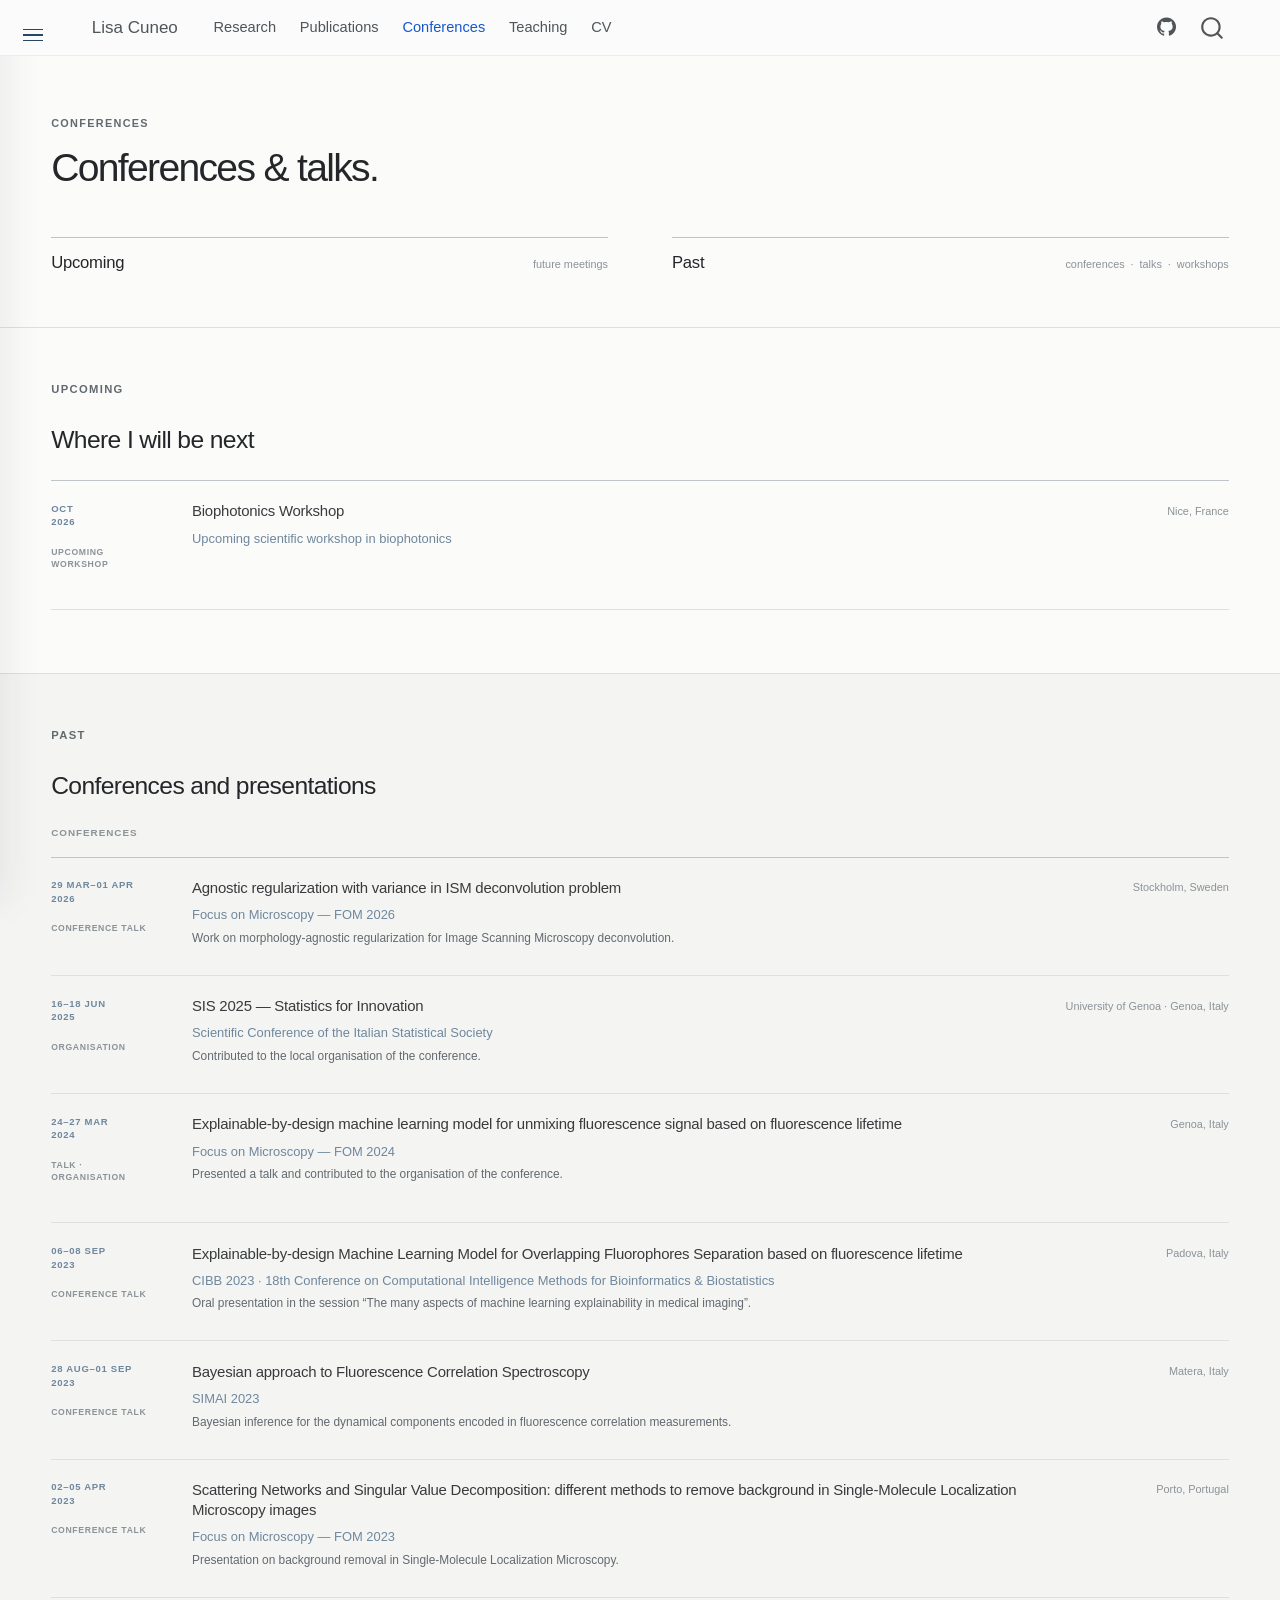
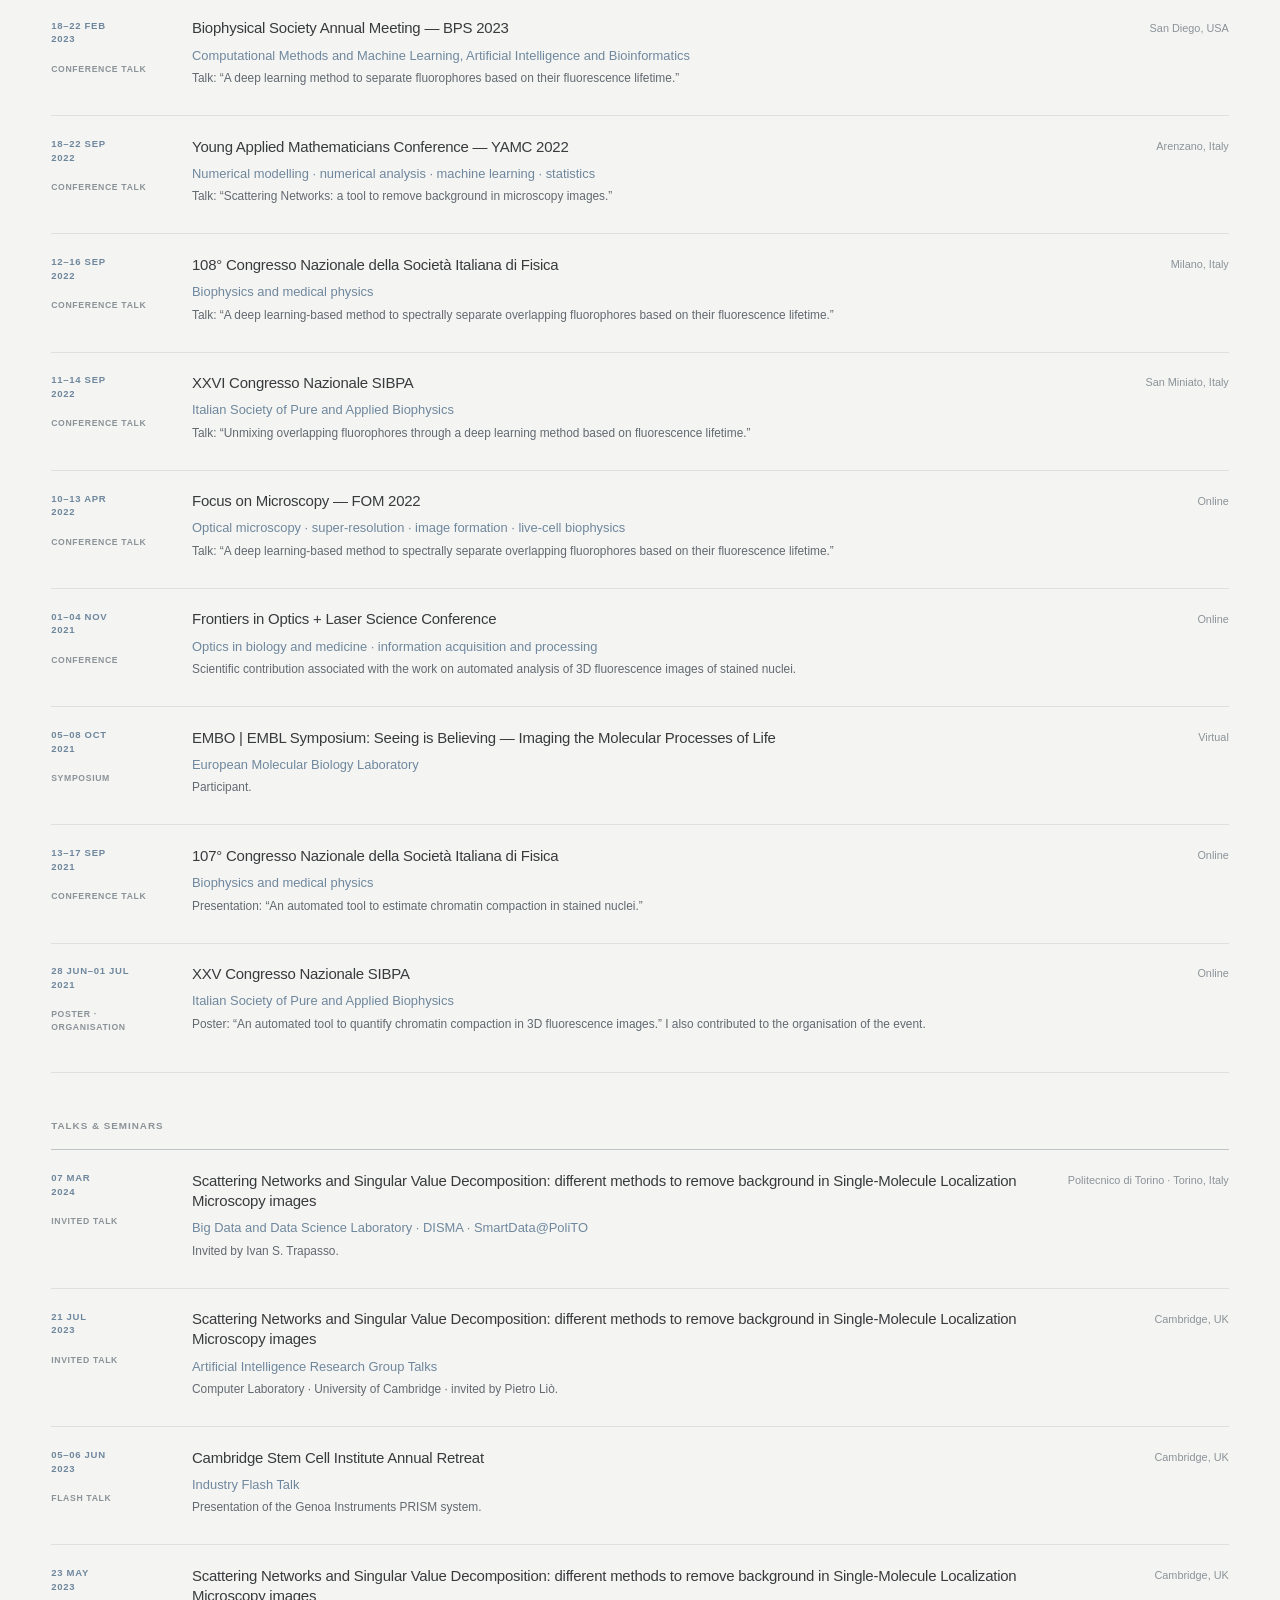
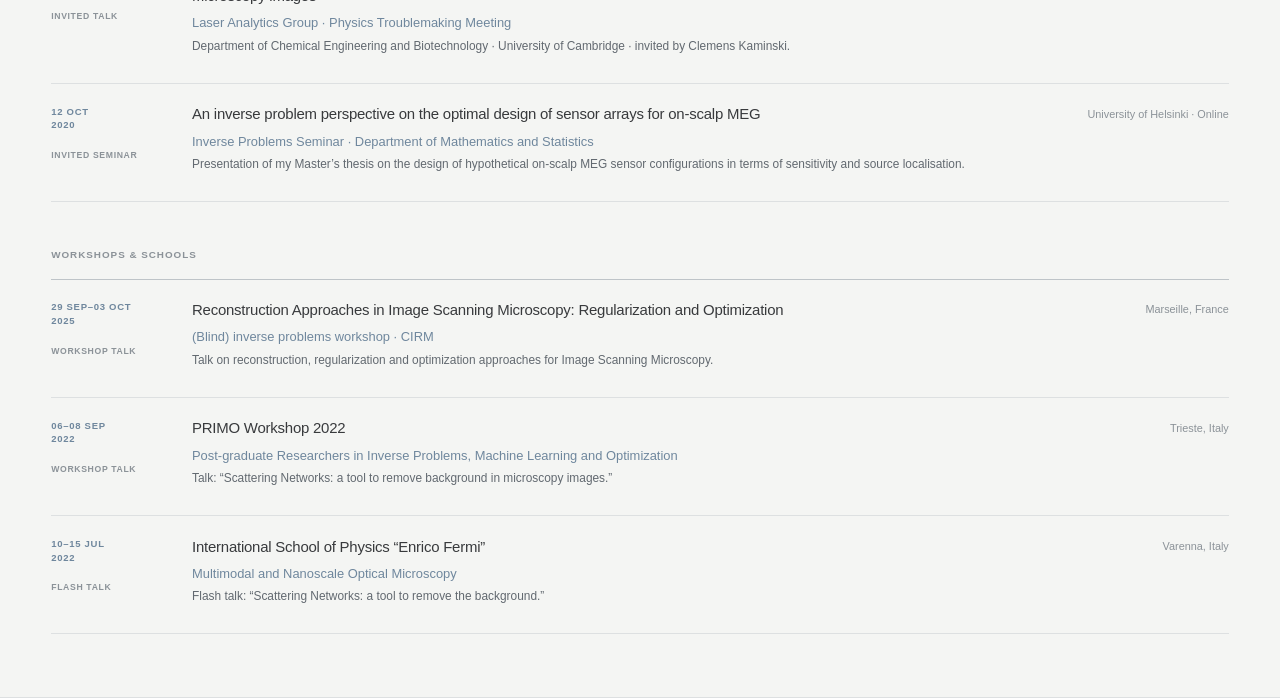
==== conferences.html @ 3d2e306c "Built site for gh-pages" ====
<!DOCTYPE html>
<html xmlns="http://www.w3.org/1999/xhtml" lang="en" xml:lang="en"><head>

<meta charset="utf-8">
<meta name="generator" content="quarto-1.10.18">

<meta name="viewport" content="width=device-width, initial-scale=1.0, user-scalable=yes">


<title>conferences – Lisa Cuneo</title>
<style>
/* Default styles provided by pandoc.
** See https://pandoc.org/MANUAL.html#variables-for-html for config info.
*/
span.smallcaps{font-variant: small-caps;}
div.columns{display: flex; gap: 1.5em;}
div.column{flex: auto;}
@media screen {
div.columns{gap: min(4vw, 1.5em);}
div.column{overflow-x: auto;}
}
div.hanging-indent{margin-left: 1.5em; text-indent: -1.5em;}
ul.task-list{list-style: none;}
ul.task-list li input[type="checkbox"] {
  width: 0.8em;
  margin: 0 0.8em 0.2em -1em; /* quarto-specific, see https://github.com/quarto-dev/quarto-cli/issues/4556 */ 
  vertical-align: middle;
}
</style>


<script src="site_libs/quarto-nav/quarto-nav.js"></script>
<script src="site_libs/quarto-nav/headroom.min.js"></script>
<script src="site_libs/clipboard/clipboard.min.js"></script>
<script src="site_libs/quarto-search/autocomplete.umd.js"></script>
<script src="site_libs/quarto-search/fuse.min.js"></script>
<script src="site_libs/quarto-search/quarto-search.js"></script>
<meta name="quarto:offset" content="./">
<script src="site_libs/quarto-html/quarto.js" type="module"></script>
<script src="site_libs/quarto-html/tabsets/tabsets.js" type="module"></script>
<script src="site_libs/quarto-html/popper.min.js"></script>
<script src="site_libs/quarto-html/tippy.umd.min.js"></script>
<script src="site_libs/quarto-html/anchor.min.js"></script>
<link href="site_libs/quarto-html/tippy.css" rel="stylesheet">
<link href="site_libs/quarto-html/quarto-syntax-highlighting-64a204ab8560d761af7679ceaba22944.css" rel="stylesheet" id="quarto-text-highlighting-styles">
<script src="site_libs/bootstrap/bootstrap.min.js"></script>
<link href="site_libs/bootstrap/bootstrap-icons.css" rel="stylesheet">
<link href="site_libs/bootstrap/bootstrap-ebf07c2d505cd30ce82c008193a76013.min.css" rel="stylesheet" append-hash="true" id="quarto-bootstrap" data-mode="light">
<script id="quarto-search-options" type="application/json">{
  "location": "navbar",
  "copy-button": false,
  "collapse-after": 3,
  "panel-placement": "end",
  "type": "overlay",
  "limit": 50,
  "keyboard-shortcut": [
    "f",
    "/",
    "s"
  ],
  "show-item-context": false,
  "language": {
    "search-no-results-text": "No results",
    "search-matching-documents-text": "matching documents",
    "search-copy-link-title": "Copy link to search",
    "search-hide-matches-text": "Hide additional matches",
    "search-more-match-text": "more match in this document",
    "search-more-matches-text": "more matches in this document",
    "search-clear-button-title": "Clear",
    "search-text-placeholder": "",
    "search-detached-cancel-button-title": "Cancel",
    "search-submit-button-title": "Submit",
    "search-label": "Search"
  }
}</script>


<link rel="stylesheet" href="styles.css">
<link rel="stylesheet" href="conferences.css">
</head>

<body class="nav-fixed quarto-light">

<div id="quarto-search-results"></div>
  <header id="quarto-header" class="headroom fixed-top">
    <nav class="navbar navbar-expand-lg " data-bs-theme="dark">
      <div class="navbar-container container-fluid">
      <div class="navbar-brand-container mx-auto">
    <a class="navbar-brand" href="./index.html">
    <span class="navbar-title">Lisa Cuneo</span>
    </a>
  </div>
            <div id="quarto-search" class="" title="Search"></div>
          <button class="navbar-toggler" type="button" data-bs-toggle="collapse" data-bs-target="#navbarCollapse" aria-controls="navbarCollapse" role="menu" aria-expanded="false" aria-label="Toggle navigation" onclick="if (window.quartoToggleHeadroom) { window.quartoToggleHeadroom(); }">
  <span class="navbar-toggler-icon"></span>
</button>
          <div class="collapse navbar-collapse" id="navbarCollapse">
            <ul class="navbar-nav navbar-nav-scroll me-auto">
  <li class="nav-item">
    <a class="nav-link" href="./research.html"> 
<span class="menu-text">Research</span></a>
  </li>  
  <li class="nav-item">
    <a class="nav-link" href="./publications.html"> 
<span class="menu-text">Publications</span></a>
  </li>  
  <li class="nav-item">
    <a class="nav-link active" href="./conferences.html" aria-current="page"> 
<span class="menu-text">Conferences</span></a>
  </li>  
  <li class="nav-item">
    <a class="nav-link" href="./teaching.html"> 
<span class="menu-text">Teaching</span></a>
  </li>  
  <li class="nav-item">
    <a class="nav-link" href="./cv.pdf"> 
<span class="menu-text">CV</span></a>
  </li>  
</ul>
            <ul class="navbar-nav navbar-nav-scroll ms-auto">
  <li class="nav-item compact">
    <a class="nav-link" href="https://github.com/LisaCuneo"> <i class="bi bi-github" role="img" aria-label="GitHub">
</i> 
<span class="menu-text"></span></a>
  </li>  
</ul>
          </div> <!-- /navcollapse -->
            <div class="quarto-navbar-tools">
</div>
      </div> <!-- /container-fluid -->
    </nav>
</header>
<!-- content -->
<div id="quarto-content" class="quarto-container page-columns page-rows-contents page-layout-full page-navbar">
<!-- sidebar -->
<!-- margin-sidebar -->
    
<!-- main -->
<main class="content page-columns page-full column-body" id="quarto-document-content"><header id="title-block-header" class="quarto-title-block"></header>




<!-- =======================================================
     CONFERENCES — HEADER
     ======================================================= -->
<section class="conferences-header page-columns page-full">
<div class="conferences-header-inner column-screen-inset">
<div class="conferences-overline">
<p>CONFERENCES</p>
</div>
<div class="conferences-header-grid">
<div class="conferences-title" role="heading" aria-level="1">
<p>Conferences &amp; talks.</p>
</div>
</div>
<!-- =======================================================
     OVERVIEW
     ======================================================= -->
<div class="conferences-overview">
<div class="conferences-overview-item">
<p><a href="#upcoming" class="conferences-overview-title"> Upcoming </a></p>
<p><span class="conferences-overview-count"> future meetings </span></p>
</div>
<div class="conferences-overview-item">
<p><a href="#past" class="conferences-overview-title"> Past </a></p>
<p><span class="conferences-overview-count conferences-overview-links"> <a href="#conferences">conferences</a><span>·</span><a href="#talks">talks</a><span>·</span><a href="#workshops">workshops</a> </span></p>
</div>
</div>
</div>
</section>
<!-- =======================================================
     UPCOMING
     ======================================================= -->
<section class="conferences-section page-columns page-full" id="upcoming">
<div class="conferences-inner column-screen-inset">
<div class="conferences-section-header">
<div class="section-overline">
<p>UPCOMING</p>
</div>
<h2 class="anchored">
Where I will be next
</h2>
</div>
<div class="conference-list">
<article class="conference-entry conference-entry-upcoming">
<div class="conference-meta">
<div class="conference-date">
<p><span class="conference-date-main">OCT</span> <span class="conference-date-year">2026</span></p>
</div>
<div class="conference-kind">
<p>UPCOMING WORKSHOP</p>
</div>
</div>
<div class="conference-main">
<h3 class="anchored">
Biophotonics Workshop
</h3>
<p class="conference-context">
Upcoming scientific workshop in biophotonics
</p>
</div>
<div class="conference-place">
<p>Nice, France</p>
</div>
</article>
</div>
</div>
</section>
<!-- =======================================================
     PAST
     ======================================================= -->
<section class="conferences-section conferences-section-alt page-columns page-full" id="past">
<div class="conferences-inner column-screen-inset">
<div class="conferences-section-header">
<div class="section-overline">
<p>PAST</p>
</div>
<h2 class="anchored">
Conferences and presentations
</h2>
</div>
<div id="conferences" class="conference-category-section">
<div class="conference-category-heading">
<p>CONFERENCES</p>
</div>
<div class="conference-list">
<article class="conference-entry">
<div class="conference-meta">
<div class="conference-date">
<p><span class="conference-date-main">29 MAR–01 APR</span> <span class="conference-date-year">2026</span></p>
</div>
<div class="conference-kind">
<p>CONFERENCE TALK</p>
</div>
</div>
<div class="conference-main">
<h3 class="anchored">
Agnostic regularization with variance in ISM deconvolution problem
</h3>
<p class="conference-context">
Focus on Microscopy — FOM 2026
</p>
<p class="conference-detail">
Work on morphology-agnostic regularization for Image Scanning Microscopy deconvolution.
</p>
</div>
<div class="conference-place">
<p>Stockholm, Sweden</p>
</div>
</article>
<article class="conference-entry">
<div class="conference-meta">
<div class="conference-date">
<p><span class="conference-date-main">16–18 JUN</span> <span class="conference-date-year">2025</span></p>
</div>
<div class="conference-kind">
<p>ORGANISATION</p>
</div>
</div>
<div class="conference-main">
<h3 class="anchored">
SIS 2025 — Statistics for Innovation
</h3>
<p class="conference-context">
Scientific Conference of the Italian Statistical Society
</p>
<p class="conference-detail">
Contributed to the local organisation of the conference.
</p>
</div>
<div class="conference-place">
<p>University of Genoa · Genoa, Italy</p>
</div>
</article>
<article class="conference-entry">
<div class="conference-meta">
<div class="conference-date">
<p><span class="conference-date-main">24–27 MAR</span> <span class="conference-date-year">2024</span></p>
</div>
<div class="conference-kind">
<p>TALK · ORGANISATION</p>
</div>
</div>
<div class="conference-main">
<h3 class="anchored">
Explainable-by-design machine learning model for unmixing fluorescence signal based on fluorescence lifetime
</h3>
<p class="conference-context">
Focus on Microscopy — FOM 2024
</p>
<p class="conference-detail">
Presented a talk and contributed to the organisation of the conference.
</p>
</div>
<div class="conference-place">
<p>Genoa, Italy</p>
</div>
</article>
<article class="conference-entry">
<div class="conference-meta">
<div class="conference-date">
<p><span class="conference-date-main">06–08 SEP</span> <span class="conference-date-year">2023</span></p>
</div>
<div class="conference-kind">
<p>CONFERENCE TALK</p>
</div>
</div>
<div class="conference-main">
<h3 class="anchored">
Explainable-by-design Machine Learning Model for Overlapping Fluorophores Separation based on fluorescence lifetime
</h3>
<p class="conference-context">
CIBB 2023 · 18th Conference on Computational Intelligence Methods for Bioinformatics &amp; Biostatistics
</p>
<p class="conference-detail">
Oral presentation in the session “The many aspects of machine learning explainability in medical imaging”.
</p>
</div>
<div class="conference-place">
<p>Padova, Italy</p>
</div>
</article>
<article class="conference-entry">
<div class="conference-meta">
<div class="conference-date">
<p><span class="conference-date-main">28 AUG–01 SEP</span> <span class="conference-date-year">2023</span></p>
</div>
<div class="conference-kind">
<p>CONFERENCE TALK</p>
</div>
</div>
<div class="conference-main">
<h3 class="anchored">
Bayesian approach to Fluorescence Correlation Spectroscopy
</h3>
<p class="conference-context">
SIMAI 2023
</p>
<p class="conference-detail">
Bayesian inference for the dynamical components encoded in fluorescence correlation measurements.
</p>
</div>
<div class="conference-place">
<p>Matera, Italy</p>
</div>
</article>
<article class="conference-entry">
<div class="conference-meta">
<div class="conference-date">
<p><span class="conference-date-main">02–05 APR</span> <span class="conference-date-year">2023</span></p>
</div>
<div class="conference-kind">
<p>CONFERENCE TALK</p>
</div>
</div>
<div class="conference-main">
<h3 class="anchored">
Scattering Networks and Singular Value Decomposition: different methods to remove background in Single-Molecule Localization Microscopy images
</h3>
<p class="conference-context">
Focus on Microscopy — FOM 2023
</p>
<p class="conference-detail">
Presentation on background removal in Single-Molecule Localization Microscopy.
</p>
</div>
<div class="conference-place">
<p>Porto, Portugal</p>
</div>
</article>
<article class="conference-entry">
<div class="conference-meta">
<div class="conference-date">
<p><span class="conference-date-main">18–22 FEB</span> <span class="conference-date-year">2023</span></p>
</div>
<div class="conference-kind">
<p>CONFERENCE TALK</p>
</div>
</div>
<div class="conference-main">
<h3 class="anchored">
Biophysical Society Annual Meeting — BPS 2023
</h3>
<p class="conference-context">
Computational Methods and Machine Learning, Artificial Intelligence and Bioinformatics
</p>
<p class="conference-detail">
Talk: “A deep learning method to separate fluorophores based on their fluorescence lifetime.”
</p>
</div>
<div class="conference-place">
<p>San Diego, USA</p>
</div>
</article>
<article class="conference-entry">
<div class="conference-meta">
<div class="conference-date">
<p><span class="conference-date-main">18–22 SEP</span> <span class="conference-date-year">2022</span></p>
</div>
<div class="conference-kind">
<p>CONFERENCE TALK</p>
</div>
</div>
<div class="conference-main">
<h3 class="anchored">
Young Applied Mathematicians Conference — YAMC 2022
</h3>
<p class="conference-context">
Numerical modelling · numerical analysis · machine learning · statistics
</p>
<p class="conference-detail">
Talk: “Scattering Networks: a tool to remove background in microscopy images.”
</p>
</div>
<div class="conference-place">
<p>Arenzano, Italy</p>
</div>
</article>
<article class="conference-entry">
<div class="conference-meta">
<div class="conference-date">
<p><span class="conference-date-main">12–16 SEP</span> <span class="conference-date-year">2022</span></p>
</div>
<div class="conference-kind">
<p>CONFERENCE TALK</p>
</div>
</div>
<div class="conference-main">
<h3 class="anchored">
108° Congresso Nazionale della Società Italiana di Fisica
</h3>
<p class="conference-context">
Biophysics and medical physics
</p>
<p class="conference-detail">
Talk: “A deep learning-based method to spectrally separate overlapping fluorophores based on their fluorescence lifetime.”
</p>
</div>
<div class="conference-place">
<p>Milano, Italy</p>
</div>
</article>
<article class="conference-entry">
<div class="conference-meta">
<div class="conference-date">
<p><span class="conference-date-main">11–14 SEP</span> <span class="conference-date-year">2022</span></p>
</div>
<div class="conference-kind">
<p>CONFERENCE TALK</p>
</div>
</div>
<div class="conference-main">
<h3 class="anchored">
XXVI Congresso Nazionale SIBPA
</h3>
<p class="conference-context">
Italian Society of Pure and Applied Biophysics
</p>
<p class="conference-detail">
Talk: “Unmixing overlapping fluorophores through a deep learning method based on fluorescence lifetime.”
</p>
</div>
<div class="conference-place">
<p>San Miniato, Italy</p>
</div>
</article>
<article class="conference-entry">
<div class="conference-meta">
<div class="conference-date">
<p><span class="conference-date-main">10–13 APR</span> <span class="conference-date-year">2022</span></p>
</div>
<div class="conference-kind">
<p>CONFERENCE TALK</p>
</div>
</div>
<div class="conference-main">
<h3 class="anchored">
Focus on Microscopy — FOM 2022
</h3>
<p class="conference-context">
Optical microscopy · super-resolution · image formation · live-cell biophysics
</p>
<p class="conference-detail">
Talk: “A deep learning-based method to spectrally separate overlapping fluorophores based on their fluorescence lifetime.”
</p>
</div>
<div class="conference-place">
<p>Online</p>
</div>
</article>
<article class="conference-entry">
<div class="conference-meta">
<div class="conference-date">
<p><span class="conference-date-main">01–04 NOV</span> <span class="conference-date-year">2021</span></p>
</div>
<div class="conference-kind">
<p>CONFERENCE</p>
</div>
</div>
<div class="conference-main">
<h3 class="anchored">
Frontiers in Optics + Laser Science Conference
</h3>
<p class="conference-context">
Optics in biology and medicine · information acquisition and processing
</p>
<p class="conference-detail">
Scientific contribution associated with the work on automated analysis of 3D fluorescence images of stained nuclei.
</p>
</div>
<div class="conference-place">
<p>Online</p>
</div>
</article>
<article class="conference-entry">
<div class="conference-meta">
<div class="conference-date">
<p><span class="conference-date-main">05–08 OCT</span> <span class="conference-date-year">2021</span></p>
</div>
<div class="conference-kind">
<p>SYMPOSIUM</p>
</div>
</div>
<div class="conference-main">
<h3 class="anchored">
EMBO | EMBL Symposium: Seeing is Believing — Imaging the Molecular Processes of Life
</h3>
<p class="conference-context">
European Molecular Biology Laboratory
</p>
<p class="conference-detail">
Participant.
</p>
</div>
<div class="conference-place">
<p>Virtual</p>
</div>
</article>
<article class="conference-entry">
<div class="conference-meta">
<div class="conference-date">
<p><span class="conference-date-main">13–17 SEP</span> <span class="conference-date-year">2021</span></p>
</div>
<div class="conference-kind">
<p>CONFERENCE TALK</p>
</div>
</div>
<div class="conference-main">
<h3 class="anchored">
107° Congresso Nazionale della Società Italiana di Fisica
</h3>
<p class="conference-context">
Biophysics and medical physics
</p>
<p class="conference-detail">
Presentation: “An automated tool to estimate chromatin compaction in stained nuclei.”
</p>
</div>
<div class="conference-place">
<p>Online</p>
</div>
</article>
<article class="conference-entry">
<div class="conference-meta">
<div class="conference-date">
<p><span class="conference-date-main">28 JUN–01 JUL</span> <span class="conference-date-year">2021</span></p>
</div>
<div class="conference-kind">
<p>POSTER · ORGANISATION</p>
</div>
</div>
<div class="conference-main">
<h3 class="anchored">
XXV Congresso Nazionale SIBPA
</h3>
<p class="conference-context">
Italian Society of Pure and Applied Biophysics
</p>
<p class="conference-detail">
Poster: “An automated tool to quantify chromatin compaction in 3D fluorescence images.” I also contributed to the organisation of the event.
</p>
</div>
<div class="conference-place">
<p>Online</p>
</div>
</article>
</div>
</div>
<div id="talks" class="conference-category-section">
<div class="conference-category-heading">
<p>TALKS &amp; SEMINARS</p>
</div>
<div class="conference-list">
<article class="conference-entry">
<div class="conference-meta">
<div class="conference-date">
<p><span class="conference-date-main">07 MAR</span> <span class="conference-date-year">2024</span></p>
</div>
<div class="conference-kind">
<p>INVITED TALK</p>
</div>
</div>
<div class="conference-main">
<h3 class="anchored">
Scattering Networks and Singular Value Decomposition: different methods to remove background in Single-Molecule Localization Microscopy images
</h3>
<p class="conference-context">
Big Data and Data Science Laboratory · DISMA · SmartData@PoliTO
</p>
<p class="conference-detail">
Invited by Ivan S. Trapasso.
</p>
</div>
<div class="conference-place">
<p>Politecnico di Torino · Torino, Italy</p>
</div>
</article>
<article class="conference-entry">
<div class="conference-meta">
<div class="conference-date">
<p><span class="conference-date-main">21 JUL</span> <span class="conference-date-year">2023</span></p>
</div>
<div class="conference-kind">
<p>INVITED TALK</p>
</div>
</div>
<div class="conference-main">
<h3 class="anchored">
Scattering Networks and Singular Value Decomposition: different methods to remove background in Single-Molecule Localization Microscopy images
</h3>
<p class="conference-context">
Artificial Intelligence Research Group Talks
</p>
<p class="conference-detail">
Computer Laboratory · University of Cambridge · invited by Pietro Liò.
</p>
</div>
<div class="conference-place">
<p>Cambridge, UK</p>
</div>
</article>
<article class="conference-entry">
<div class="conference-meta">
<div class="conference-date">
<p><span class="conference-date-main">05–06 JUN</span> <span class="conference-date-year">2023</span></p>
</div>
<div class="conference-kind">
<p>FLASH TALK</p>
</div>
</div>
<div class="conference-main">
<h3 class="anchored">
Cambridge Stem Cell Institute Annual Retreat
</h3>
<p class="conference-context">
Industry Flash Talk
</p>
<p class="conference-detail">
Presentation of the Genoa Instruments PRISM system.
</p>
</div>
<div class="conference-place">
<p>Cambridge, UK</p>
</div>
</article>
<article class="conference-entry">
<div class="conference-meta">
<div class="conference-date">
<p><span class="conference-date-main">23 MAY</span> <span class="conference-date-year">2023</span></p>
</div>
<div class="conference-kind">
<p>INVITED TALK</p>
</div>
</div>
<div class="conference-main">
<h3 class="anchored">
Scattering Networks and Singular Value Decomposition: different methods to remove background in Single-Molecule Localization Microscopy images
</h3>
<p class="conference-context">
Laser Analytics Group · Physics Troublemaking Meeting
</p>
<p class="conference-detail">
Department of Chemical Engineering and Biotechnology · University of Cambridge · invited by Clemens Kaminski.
</p>
</div>
<div class="conference-place">
<p>Cambridge, UK</p>
</div>
</article>
<article class="conference-entry">
<div class="conference-meta">
<div class="conference-date">
<p><span class="conference-date-main">12 OCT</span> <span class="conference-date-year">2020</span></p>
</div>
<div class="conference-kind">
<p>INVITED SEMINAR</p>
</div>
</div>
<div class="conference-main">
<h3 class="anchored">
An inverse problem perspective on the optimal design of sensor arrays for on-scalp MEG
</h3>
<p class="conference-context">
Inverse Problems Seminar · Department of Mathematics and Statistics
</p>
<p class="conference-detail">
Presentation of my Master’s thesis on the design of hypothetical on-scalp MEG sensor configurations in terms of sensitivity and source localisation.
</p>
</div>
<div class="conference-place">
<p>University of Helsinki · Online</p>
</div>
</article>
</div>
</div>
<div id="workshops" class="conference-category-section">
<div class="conference-category-heading">
<p>WORKSHOPS &amp; SCHOOLS</p>
</div>
<div class="conference-list">
<article class="conference-entry">
<div class="conference-meta">
<div class="conference-date">
<p><span class="conference-date-main">29 SEP–03 OCT</span> <span class="conference-date-year">2025</span></p>
</div>
<div class="conference-kind">
<p>WORKSHOP TALK</p>
</div>
</div>
<div class="conference-main">
<h3 class="anchored">
Reconstruction Approaches in Image Scanning Microscopy: Regularization and Optimization
</h3>
<p class="conference-context">
(Blind) inverse problems workshop · CIRM
</p>
<p class="conference-detail">
Talk on reconstruction, regularization and optimization approaches for Image Scanning Microscopy.
</p>
</div>
<div class="conference-place">
<p>Marseille, France</p>
</div>
</article>
<article class="conference-entry">
<div class="conference-meta">
<div class="conference-date">
<p><span class="conference-date-main">06–08 SEP</span> <span class="conference-date-year">2022</span></p>
</div>
<div class="conference-kind">
<p>WORKSHOP TALK</p>
</div>
</div>
<div class="conference-main">
<h3 class="anchored">
PRIMO Workshop 2022
</h3>
<p class="conference-context">
Post-graduate Researchers in Inverse Problems, Machine Learning and Optimization
</p>
<p class="conference-detail">
Talk: “Scattering Networks: a tool to remove background in microscopy images.”
</p>
</div>
<div class="conference-place">
<p>Trieste, Italy</p>
</div>
</article>
<article class="conference-entry">
<div class="conference-meta">
<div class="conference-date">
<p><span class="conference-date-main">10–15 JUL</span> <span class="conference-date-year">2022</span></p>
</div>
<div class="conference-kind">
<p>FLASH TALK</p>
</div>
</div>
<div class="conference-main">
<h3 class="anchored">
International School of Physics “Enrico Fermi”
</h3>
<p class="conference-context">
Multimodal and Nanoscale Optical Microscopy
</p>
<p class="conference-detail">
Flash talk: “Scattering Networks: a tool to remove the background.”
</p>
</div>
<div class="conference-place">
<p>Varenna, Italy</p>
</div>
</article>
</div>
</div>
</div>
</section>



</main> <!-- /main -->
<!-- =======================================================
     GLOBAL FLOATING NAVIGATION
     ======================================================= -->

<button class="floating-menu-button" id="floating-menu-button" type="button" aria-label="Open navigation menu" aria-expanded="false" aria-controls="floating-menu-drawer">
  <span></span>
  <span></span>
  <span></span>
</button>

<div class="floating-menu-overlay" id="floating-menu-overlay"></div>

<aside class="floating-menu-drawer" id="floating-menu-drawer" aria-hidden="true">

  <div class="floating-menu-label">
    NAVIGATION
  </div>

  <nav class="floating-menu-nav" aria-label="Site navigation">

    <a href="index.html" data-page-link="index.html">
      Home
    </a>

    <a href="research.html" data-page-link="research.html">
      Research
    </a>



    <!-- ===================================================
         PUBLICATIONS
         =================================================== -->

    <div class="floating-menu-group" data-menu-group="publications">

      <div class="floating-menu-group-row">

        <a href="publications.html" class="floating-menu-parent-link" data-page-link="publications.html">
          Publications
        </a>

        <button class="floating-menu-toggle" type="button" aria-label="Show Publications sections" aria-expanded="false" aria-controls="floating-submenu-publications" data-menu-toggle="publications">
          <span aria-hidden="true">+</span>
        </button>

      </div>

      <div class="floating-menu-submenu" id="floating-submenu-publications" data-menu-submenu="publications">

        <a href="publications.html#published" data-section-page="publications.html" data-section-link="published">
          Published
        </a>

        <a href="publications.html#proceedings" data-section-page="publications.html" data-section-link="proceedings">
          Proceedings
        </a>

        <a href="publications.html#ongoing" data-section-page="publications.html" data-section-link="ongoing">
          Ongoing manuscripts
        </a>

      </div>

    </div>


    <!-- ===================================================
         CONFERENCES
         =================================================== -->

    <div class="floating-menu-group" data-menu-group="conferences">

      <div class="floating-menu-group-row">

        <a href="conferences.html" class="floating-menu-parent-link" data-page-link="conferences.html">
          Conferences
        </a>

        <button class="floating-menu-toggle" type="button" aria-label="Show Conferences sections" aria-expanded="false" aria-controls="floating-submenu-conferences" data-menu-toggle="conferences">
          <span aria-hidden="true">+</span>
        </button>

      </div>

      <div class="floating-menu-submenu" id="floating-submenu-conferences" data-menu-submenu="conferences">

        <a href="conferences.html#upcoming" data-section-page="conferences.html" data-section-link="upcoming">
          Upcoming
        </a>

        <a href="conferences.html#conferences" data-section-page="conferences.html" data-section-link="conferences">
          Conferences
        </a>

        <a href="conferences.html#talks" data-section-page="conferences.html" data-section-link="talks">
          Talks
        </a>

        <a href="conferences.html#workshops" data-section-page="conferences.html" data-section-link="workshops">
          Workshops
        </a>

      </div>

    </div>


    <a href="teaching.html" data-page-link="teaching.html">
      Teaching
    </a>

    <a href="cv.pdf">
      CV
    </a>

    <a href="mailto:lisa.cuneo@iit.it" class="floating-menu-contact">
      Contact
    </a>

  </nav>

</aside>

<script>
(function () {

  const body = document.body;
  const button = document.getElementById("floating-menu-button");
  const drawer = document.getElementById("floating-menu-drawer");
  const overlay = document.getElementById("floating-menu-overlay");

  if (!button || !drawer || !overlay) {
    return;
  }


  /* =====================================================
     SUBMENU STATE
     ===================================================== */

  function closeAllSubmenus() {

    drawer
      .querySelectorAll("[data-menu-submenu]")
      .forEach(function (submenu) {
        submenu.classList.remove("is-open");
      });

    drawer
      .querySelectorAll("[data-menu-group]")
      .forEach(function (group) {
        group.classList.remove("is-open");
      });

    drawer
      .querySelectorAll("[data-menu-toggle]")
      .forEach(function (toggle) {
        toggle.setAttribute("aria-expanded", "false");

        const groupName = toggle.getAttribute("data-menu-toggle");
        const label = groupName.charAt(0).toUpperCase() + groupName.slice(1);
        toggle.setAttribute("aria-label", "Show " + label + " sections");
      });
  }


  /* =====================================================
     DRAWER
     ===================================================== */

  function updateScrollState() {
    body.classList.toggle("nav-scrolled", window.scrollY > 8);
  }

  function openMenu() {
    /* Every time the drawer opens, start from the compact view. */
    closeAllSubmenus();

    body.classList.add("floating-menu-open");
    button.setAttribute("aria-expanded", "true");
    button.setAttribute("aria-label", "Close navigation menu");
    drawer.setAttribute("aria-hidden", "false");
  }

  function closeMenu() {
    body.classList.remove("floating-menu-open");
    button.setAttribute("aria-expanded", "false");
    button.setAttribute("aria-label", "Open navigation menu");
    drawer.setAttribute("aria-hidden", "true");
  }

  function toggleMenu() {
    if (body.classList.contains("floating-menu-open")) {
      closeMenu();
    } else {
      openMenu();
    }
  }


  /* =====================================================
     PAGE / SECTION HELPERS
     ===================================================== */

  function currentPageName() {
    const path = window.location.pathname;
    const file = path.split("/").pop();
    return file || "index.html";
  }

  function clearActiveStates() {
    drawer
      .querySelectorAll(".is-current-page, .is-active")
      .forEach(function (element) {
        element.classList.remove("is-current-page", "is-active");
      });
  }

  function updateActiveNavigation() {
    clearActiveStates();

    const page = currentPageName();

    drawer
      .querySelectorAll("[data-page-link]")
      .forEach(function (link) {
        if (link.getAttribute("data-page-link") === page) {
          link.classList.add("is-current-page");
        }
      });

    const sectionLinks = Array.from(
      drawer.querySelectorAll(
        '[data-section-page="' + page + '"][data-section-link]'
      )
    );

    if (!sectionLinks.length) {
      return;
    }

    const sections = sectionLinks
      .map(function (link) {
        const id = link.getAttribute("data-section-link");
        return {
          link: link,
          element: document.getElementById(id)
        };
      })
      .filter(function (item) {
        return item.element;
      });

    if (!sections.length) {
      return;
    }

    let active = null;
    const referenceY = 130;

    sections.forEach(function (item) {
      if (item.element.getBoundingClientRect().top <= referenceY) {
        active = item;
      }
    });

    if (active) {
      active.link.classList.add("is-active");
    }
  }


  /* =====================================================
     INDEPENDENT SUBMENUS
     ===================================================== */

  drawer
    .querySelectorAll("[data-menu-toggle]")
    .forEach(function (toggle) {

      toggle.addEventListener("click", function () {

        const groupName = toggle.getAttribute("data-menu-toggle");
        const group = drawer.querySelector(
          '[data-menu-group="' + groupName + '"]'
        );
        const submenu = drawer.querySelector(
          '[data-menu-submenu="' + groupName + '"]'
        );

        if (!group || !submenu) {
          return;
        }

        const isOpen = submenu.classList.contains("is-open");
        const nextOpen = !isOpen;

        submenu.classList.toggle("is-open", nextOpen);
        group.classList.toggle("is-open", nextOpen);

        toggle.setAttribute(
          "aria-expanded",
          nextOpen ? "true" : "false"
        );

        const label = groupName.charAt(0).toUpperCase() + groupName.slice(1);
        toggle.setAttribute(
          "aria-label",
          (nextOpen ? "Hide " : "Show ") + label + " sections"
        );
      });

    });


  /* =====================================================
     LINK NAVIGATION
     ===================================================== */

  /*
     Never intercept navigation. Links are plain HTML anchors and the
     browser follows their href normally. For same-page hash links we
     close the drawer on the next event-loop tick, after the browser has
     had a chance to process the click.
  */

  drawer
    .querySelectorAll('a[href]')
    .forEach(function (link) {

      link.addEventListener("click", function () {
        window.setTimeout(closeMenu, 0);
      });

    });


  /* =====================================================
     EVENTS
     ===================================================== */

  button.addEventListener("click", function () {
    toggleMenu();
  });

  overlay.addEventListener("click", function () {
    closeMenu();
  });

  document.addEventListener("keydown", function (event) {
    if (event.key === "Escape") {
      closeMenu();
    }
  });

  window.addEventListener(
    "scroll",
    function () {
      updateScrollState();
      updateActiveNavigation();
    },
    { passive: true }
  );

  window.addEventListener("hashchange", updateActiveNavigation);

  closeAllSubmenus();
  updateScrollState();
  updateActiveNavigation();

})();
</script>
<script id="quarto-html-after-body" type="application/javascript">
  window.document.addEventListener("DOMContentLoaded", function (event) {
    const icon = "";
    const anchorJS = new window.AnchorJS();
    anchorJS.options = {
      placement: 'right',
      icon: icon
    };
    anchorJS.add('.anchored');
    const isCodeAnnotation = (el) => {
      for (const clz of el.classList) {
        if (clz.startsWith('code-annotation-')) {                     
          return true;
        }
      }
      return false;
    }
    const onCopySuccess = function(e) {
      // button target
      const button = e.trigger;
      // don't keep focus
      button.blur();
      // flash "checked"
      button.classList.add('code-copy-button-checked');
      var currentTitle = button.getAttribute("title");
      button.setAttribute("title", "Copied!");
      let tooltip;
      if (window.bootstrap) {
        button.setAttribute("data-bs-toggle", "tooltip");
        button.setAttribute("data-bs-placement", "left");
        button.setAttribute("data-bs-title", "Copied!");
        tooltip = new bootstrap.Tooltip(button, 
          { trigger: "manual", 
            customClass: "code-copy-button-tooltip",
            offset: [0, -8]});
        tooltip.show();    
      }
      setTimeout(function() {
        if (tooltip) {
          tooltip.hide();
          button.removeAttribute("data-bs-title");
          button.removeAttribute("data-bs-toggle");
          button.removeAttribute("data-bs-placement");
        }
        button.setAttribute("title", currentTitle);
        button.classList.remove('code-copy-button-checked');
      }, 1000);
      // clear code selection
      e.clearSelection();
    }
    const getTextToCopy = function(trigger) {
      const outerScaffold = trigger.parentElement.cloneNode(true);
      const codeEl = outerScaffold.querySelector('code');
      for (const childEl of codeEl.children) {
        if (isCodeAnnotation(childEl)) {
          childEl.remove();
        }
      }
      return codeEl.innerText;
    }
    const clipboard = new window.ClipboardJS('.code-copy-button:not([data-in-quarto-modal])', {
      text: getTextToCopy
    });
    clipboard.on('success', onCopySuccess);
    if (window.document.getElementById('quarto-embedded-source-code-modal')) {
      const clipboardModal = new window.ClipboardJS('.code-copy-button[data-in-quarto-modal]', {
        text: getTextToCopy,
        container: window.document.getElementById('quarto-embedded-source-code-modal')
      });
      clipboardModal.on('success', onCopySuccess);
    }
      var localhostRegex = new RegExp(/^(?:http|https):\/\/localhost\:?[0-9]*\//);
      var mailtoRegex = new RegExp(/^mailto:/);
        var filterRegex = new RegExp('/' + window.location.host + '/');
      var isInternal = (href) => {
          return filterRegex.test(href) || localhostRegex.test(href) || mailtoRegex.test(href);
      }
      // Inspect non-navigation links and adorn them if external
     var links = window.document.querySelectorAll('a[href]:not(.nav-link):not(.navbar-brand):not(.toc-action):not(.sidebar-link):not(.sidebar-item-toggle):not(.pagination-link):not(.no-external):not([aria-hidden]):not(.dropdown-item):not(.quarto-navigation-tool):not(.about-link)');
      for (var i=0; i<links.length; i++) {
        const link = links[i];
        if (!isInternal(link.href)) {
          // undo the damage that might have been done by quarto-nav.js in the case of
          // links that we want to consider external
          if (link.dataset.originalHref !== undefined) {
            link.href = link.dataset.originalHref;
          }
        }
      }
    function tippyHover(el, contentFn, onTriggerFn, onUntriggerFn) {
      const config = {
        allowHTML: true,
        maxWidth: 500,
        delay: 100,
        arrow: false,
        appendTo: function(el) {
            return el.parentElement;
        },
        interactive: true,
        interactiveBorder: 10,
        theme: 'quarto',
        placement: 'bottom-start',
      };
      if (contentFn) {
        config.content = contentFn;
      }
      if (onTriggerFn) {
        config.onTrigger = onTriggerFn;
      }
      if (onUntriggerFn) {
        config.onUntrigger = onUntriggerFn;
      }
      window.tippy(el, config); 
    }
    const noterefs = window.document.querySelectorAll('a[role="doc-noteref"]');
    for (var i=0; i<noterefs.length; i++) {
      const ref = noterefs[i];
      tippyHover(ref, function() {
        // use id or data attribute instead here
        let href = ref.getAttribute('data-footnote-href') || ref.getAttribute('href');
        try { href = new URL(href).hash; } catch {}
        const id = href.replace(/^#\/?/, "");
        const note = window.document.getElementById(id);
        if (note) {
          return note.innerHTML;
        } else {
          return "";
        }
      });
    }
    const xrefs = window.document.querySelectorAll('a.quarto-xref');
    const processXRef = (id, note) => {
      // Strip column container classes
      const stripColumnClz = (el) => {
        el.classList.remove("page-full", "page-columns");
        if (el.children) {
          for (const child of el.children) {
            stripColumnClz(child);
          }
        }
      }
      stripColumnClz(note)
      if (id === null || id.startsWith('sec-')) {
        // Special case sections, only their first couple elements
        const container = document.createElement("div");
        if (note.children && note.children.length > 2) {
          container.appendChild(note.children[0].cloneNode(true));
          for (let i = 1; i < note.children.length; i++) {
            const child = note.children[i];
            if (child.tagName === "P" && child.innerText === "") {
              continue;
            } else {
              container.appendChild(child.cloneNode(true));
              break;
            }
          }
          if (window.Quarto?.typesetMath) {
            window.Quarto.typesetMath(container);
          }
          return container.innerHTML
        } else {
          if (window.Quarto?.typesetMath) {
            window.Quarto.typesetMath(note);
          }
          return note.innerHTML;
        }
      } else {
        // Remove any anchor links if they are present
        const anchorLink = note.querySelector('a.anchorjs-link');
        if (anchorLink) {
          anchorLink.remove();
        }
        if (window.Quarto?.typesetMath) {
          window.Quarto.typesetMath(note);
        }
        if (note.classList.contains("callout")) {
          return note.outerHTML;
        } else {
          return note.innerHTML;
        }
      }
    }
    for (var i=0; i<xrefs.length; i++) {
      const xref = xrefs[i];
      tippyHover(xref, undefined, function(instance) {
        instance.disable();
        let url = xref.getAttribute('href');
        let hash = undefined; 
        if (url.startsWith('#')) {
          hash = url;
        } else {
          try { hash = new URL(url).hash; } catch {}
        }
        if (hash) {
          const id = hash.replace(/^#\/?/, "");
          const note = window.document.getElementById(id);
          if (note !== null) {
            try {
              const html = processXRef(id, note.cloneNode(true));
              instance.setContent(html);
            } finally {
              instance.enable();
              instance.show();
            }
          } else {
            // See if we can fetch this
            fetch(url.split('#')[0])
            .then(res => res.text())
            .then(html => {
              const parser = new DOMParser();
              const htmlDoc = parser.parseFromString(html, "text/html");
              const note = htmlDoc.getElementById(id);
              if (note !== null) {
                const html = processXRef(id, note);
                instance.setContent(html);
              } 
            }).finally(() => {
              instance.enable();
              instance.show();
            });
          }
        } else {
          // See if we can fetch a full url (with no hash to target)
          // This is a special case and we should probably do some content thinning / targeting
          fetch(url)
          .then(res => res.text())
          .then(html => {
            const parser = new DOMParser();
            const htmlDoc = parser.parseFromString(html, "text/html");
            const note = htmlDoc.querySelector('main.content');
            if (note !== null) {
              // This should only happen for chapter cross references
              // (since there is no id in the URL)
              // remove the first header
              if (note.children.length > 0 && note.children[0].tagName === "HEADER") {
                note.children[0].remove();
              }
              const html = processXRef(null, note);
              instance.setContent(html);
            } 
          }).finally(() => {
            instance.enable();
            instance.show();
          });
        }
      }, function(instance) {
      });
    }
        let selectedAnnoteEl;
        const selectorForAnnotation = ( cell, annotation) => {
          let cellAttr = 'data-code-cell="' + cell + '"';
          let lineAttr = 'data-code-annotation="' +  annotation + '"';
          const selector = 'span[' + cellAttr + '][' + lineAttr + ']';
          return selector;
        }
        const selectCodeLines = (annoteEl) => {
          const doc = window.document;
          const targetCell = annoteEl.getAttribute("data-target-cell");
          const targetAnnotation = annoteEl.getAttribute("data-target-annotation");
          const annoteSpan = window.document.querySelector(selectorForAnnotation(targetCell, targetAnnotation));
          const lines = annoteSpan.getAttribute("data-code-lines").split(",");
          const lineIds = lines.map((line) => {
            return targetCell + "-" + line;
          })
          let top = null;
          let height = null;
          let parent = null;
          if (lineIds.length > 0) {
              //compute the position of the single el (top and bottom and make a div)
              const el = window.document.getElementById(lineIds[0]);
              top = el.offsetTop;
              height = el.offsetHeight;
              parent = el.parentElement.parentElement;
            if (lineIds.length > 1) {
              const lastEl = window.document.getElementById(lineIds[lineIds.length - 1]);
              const bottom = lastEl.offsetTop + lastEl.offsetHeight;
              height = bottom - top;
            }
            if (top !== null && height !== null && parent !== null) {
              // cook up a div (if necessary) and position it 
              let div = window.document.getElementById("code-annotation-line-highlight");
              if (div === null) {
                div = window.document.createElement("div");
                div.setAttribute("id", "code-annotation-line-highlight");
                div.style.position = 'absolute';
                parent.appendChild(div);
              }
              div.style.top = top - 2 + "px";
              div.style.height = height + 4 + "px";
              div.style.left = 0;
              let gutterDiv = window.document.getElementById("code-annotation-line-highlight-gutter");
              if (gutterDiv === null) {
                gutterDiv = window.document.createElement("div");
                gutterDiv.setAttribute("id", "code-annotation-line-highlight-gutter");
                gutterDiv.style.position = 'absolute';
                const codeCell = window.document.getElementById(targetCell);
                const gutter = codeCell.querySelector('.code-annotation-gutter');
                gutter.appendChild(gutterDiv);
              }
              gutterDiv.style.top = top - 2 + "px";
              gutterDiv.style.height = height + 4 + "px";
            }
            selectedAnnoteEl = annoteEl;
          }
        };
        const unselectCodeLines = () => {
          const elementsIds = ["code-annotation-line-highlight", "code-annotation-line-highlight-gutter"];
          elementsIds.forEach((elId) => {
            const div = window.document.getElementById(elId);
            if (div) {
              div.remove();
            }
          });
          selectedAnnoteEl = undefined;
        };
          // Handle positioning of the toggle
      window.addEventListener(
        "resize",
        throttle(() => {
          elRect = undefined;
          if (selectedAnnoteEl) {
            selectCodeLines(selectedAnnoteEl);
          }
        }, 10)
      );
      function throttle(fn, ms) {
      let throttle = false;
      let timer;
        return (...args) => {
          if(!throttle) { // first call gets through
              fn.apply(this, args);
              throttle = true;
          } else { // all the others get throttled
              if(timer) clearTimeout(timer); // cancel #2
              timer = setTimeout(() => {
                fn.apply(this, args);
                timer = throttle = false;
              }, ms);
          }
        };
      }
        // Attach click handler to the DT
        const annoteDls = window.document.querySelectorAll('dt[data-target-cell]');
        for (const annoteDlNode of annoteDls) {
          annoteDlNode.addEventListener('click', (event) => {
            const clickedEl = event.target;
            if (clickedEl !== selectedAnnoteEl) {
              unselectCodeLines();
              const activeEl = window.document.querySelector('dt[data-target-cell].code-annotation-active');
              if (activeEl) {
                activeEl.classList.remove('code-annotation-active');
              }
              selectCodeLines(clickedEl);
              clickedEl.classList.add('code-annotation-active');
            } else {
              // Unselect the line
              unselectCodeLines();
              clickedEl.classList.remove('code-annotation-active');
            }
          });
        }
    const findCites = (el) => {
      const parentEl = el.parentElement;
      if (parentEl) {
        const cites = parentEl.dataset.cites;
        if (cites) {
          return {
            el,
            cites: cites.split(' ')
          };
        } else {
          return findCites(el.parentElement)
        }
      } else {
        return undefined;
      }
    };
    var bibliorefs = window.document.querySelectorAll('a[role="doc-biblioref"]');
    for (var i=0; i<bibliorefs.length; i++) {
      const ref = bibliorefs[i];
      const citeInfo = findCites(ref);
      if (citeInfo) {
        tippyHover(citeInfo.el, function() {
          var popup = window.document.createElement('div');
          citeInfo.cites.forEach(function(cite) {
            var citeDiv = window.document.createElement('div');
            citeDiv.classList.add('hanging-indent');
            citeDiv.classList.add('csl-entry');
            var biblioDiv = window.document.getElementById('ref-' + cite);
            if (biblioDiv) {
              citeDiv.innerHTML = biblioDiv.innerHTML;
            }
            popup.appendChild(citeDiv);
          });
          return popup.innerHTML;
        });
      }
    }
  });
  </script>
</div> <!-- /content -->




</body></html>
---- site_libs/quarto-html/tippy.css ----
.tippy-box[data-animation=fade][data-state=hidden]{opacity:0}[data-tippy-root]{max-width:calc(100vw - 10px)}.tippy-box{position:relative;background-color:#333;color:#fff;border-radius:4px;font-size:14px;line-height:1.4;white-space:normal;outline:0;transition-property:transform,visibility,opacity}.tippy-box[data-placement^=top]>.tippy-arrow{bottom:0}.tippy-box[data-placement^=top]>.tippy-arrow:before{bottom:-7px;left:0;border-width:8px 8px 0;border-top-color:initial;transform-origin:center top}.tippy-box[data-placement^=bottom]>.tippy-arrow{top:0}.tippy-box[data-placement^=bottom]>.tippy-arrow:before{top:-7px;left:0;border-width:0 8px 8px;border-bottom-color:initial;transform-origin:center bottom}.tippy-box[data-placement^=left]>.tippy-arrow{right:0}.tippy-box[data-placement^=left]>.tippy-arrow:before{border-width:8px 0 8px 8px;border-left-color:initial;right:-7px;transform-origin:center left}.tippy-box[data-placement^=right]>.tippy-arrow{left:0}.tippy-box[data-placement^=right]>.tippy-arrow:before{left:-7px;border-width:8px 8px 8px 0;border-right-color:initial;transform-origin:center right}.tippy-box[data-inertia][data-state=visible]{transition-timing-function:cubic-bezier(.54,1.5,.38,1.11)}.tippy-arrow{width:16px;height:16px;color:#333}.tippy-arrow:before{content:"";position:absolute;border-color:transparent;border-style:solid}.tippy-content{position:relative;padding:5px 9px;z-index:1}
---- site_libs/quarto-html/quarto-syntax-highlighting-64a204ab8560d761af7679ceaba22944.css ----
/* quarto syntax highlight colors */
:root {
  --quarto-hl-ot-color: #003B4F;
  --quarto-hl-at-color: #657422;
  --quarto-hl-ss-color: #20794D;
  --quarto-hl-an-color: #5E5E5E;
  --quarto-hl-fu-color: #4758AB;
  --quarto-hl-st-color: #20794D;
  --quarto-hl-cf-color: #003B4F;
  --quarto-hl-op-color: #5E5E5E;
  --quarto-hl-er-color: #AD0000;
  --quarto-hl-bn-color: #AD0000;
  --quarto-hl-al-color: #AD0000;
  --quarto-hl-va-color: #111111;
  --quarto-hl-bu-color: inherit;
  --quarto-hl-ex-color: inherit;
  --quarto-hl-pp-color: #AD0000;
  --quarto-hl-in-color: #5E5E5E;
  --quarto-hl-vs-color: #20794D;
  --quarto-hl-wa-color: #5E5E5E;
  --quarto-hl-do-color: #5E5E5E;
  --quarto-hl-im-color: #00769E;
  --quarto-hl-ch-color: #20794D;
  --quarto-hl-dt-color: #AD0000;
  --quarto-hl-fl-color: #AD0000;
  --quarto-hl-co-color: #5E5E5E;
  --quarto-hl-cv-color: #5E5E5E;
  --quarto-hl-cn-color: #8f5902;
  --quarto-hl-sc-color: #5E5E5E;
  --quarto-hl-dv-color: #AD0000;
  --quarto-hl-kw-color: #003B4F;
}

/* other quarto variables */
:root {
  --quarto-font-monospace: SFMono-Regular, Menlo, Monaco, Consolas, "Liberation Mono", "Courier New", monospace;
}

/* syntax highlight based on Pandoc's rules */
pre > code.sourceCode > span {
  color: #003B4F;
}

code.sourceCode > span {
  color: #003B4F;
}

div.sourceCode,
div.sourceCode pre.sourceCode {
  color: #003B4F;
}

/* Normal */
code span {
  color: #003B4F;
}

/* Alert */
code span.al {
  color: #AD0000;
  font-style: inherit;
}

/* Annotation */
code span.an {
  color: #5E5E5E;
  font-style: inherit;
}

/* Attribute */
code span.at {
  color: #657422;
  font-style: inherit;
}

/* BaseN */
code span.bn {
  color: #AD0000;
  font-style: inherit;
}

/* BuiltIn */
code span.bu {
  font-style: inherit;
}

/* ControlFlow */
code span.cf {
  color: #003B4F;
  font-weight: bold;
  font-style: inherit;
}

/* Char */
code span.ch {
  color: #20794D;
  font-style: inherit;
}

/* Constant */
code span.cn {
  color: #8f5902;
  font-style: inherit;
}

/* Comment */
code span.co {
  color: #5E5E5E;
  font-style: inherit;
}

/* CommentVar */
code span.cv {
  color: #5E5E5E;
  font-style: italic;
}

/* Documentation */
code span.do {
  color: #5E5E5E;
  font-style: italic;
}

/* DataType */
code span.dt {
  color: #AD0000;
  font-style: inherit;
}

/* DecVal */
code span.dv {
  color: #AD0000;
  font-style: inherit;
}

/* Error */
code span.er {
  color: #AD0000;
  font-style: inherit;
}

/* Extension */
code span.ex {
  font-style: inherit;
}

/* Float */
code span.fl {
  color: #AD0000;
  font-style: inherit;
}

/* Function */
code span.fu {
  color: #4758AB;
  font-style: inherit;
}

/* Import */
code span.im {
  color: #00769E;
  font-style: inherit;
}

/* Information */
code span.in {
  color: #5E5E5E;
  font-style: inherit;
}

/* Keyword */
code span.kw {
  color: #003B4F;
  font-weight: bold;
  font-style: inherit;
}

/* Operator */
code span.op {
  color: #5E5E5E;
  font-style: inherit;
}

/* Other */
code span.ot {
  color: #003B4F;
  font-style: inherit;
}

/* Preprocessor */
code span.pp {
  color: #AD0000;
  font-style: inherit;
}

/* SpecialChar */
code span.sc {
  color: #5E5E5E;
  font-style: inherit;
}

/* SpecialString */
code span.ss {
  color: #20794D;
  font-style: inherit;
}

/* String */
code span.st {
  color: #20794D;
  font-style: inherit;
}

/* Variable */
code span.va {
  color: #111111;
  font-style: inherit;
}

/* VerbatimString */
code span.vs {
  color: #20794D;
  font-style: inherit;
}

/* Warning */
code span.wa {
  color: #5E5E5E;
  font-style: italic;
}

.prevent-inlining {
  content: "</";
}

/*# sourceMappingURL=9d8d5bb603a83b8298b89080a598c93b.css.map */
---- styles.css ----
/* =========================================================
   Lisa Cuneo — Personal Website
   Global + Home + Research
   ========================================================= */


/* =========================================================
   VARIABLES
   ========================================================= */

:root {
  --page-bg: #fbfbfa;
  --section-bg: #f4f5f3;

  --text-main: #242629;
  --text-soft: #626970;
  --text-faint: #8b9298;

  --accent: #274663;
  --accent-soft: #6f879d;

  --line: #dde0e1;
  --line-dark: #bec4c8;

  --contact-bg: #202225;
  --contact-text: #f3f3f0;
  --contact-soft: #92979c;
}


/* =========================================================
   GLOBAL
   ========================================================= */

html {
  scroll-behavior: smooth;
}

body {
  margin: 0;
  overflow-x: hidden;

  background: var(--page-bg);
  color: var(--text-main);

  font-family:
    -apple-system,
    BlinkMacSystemFont,
    "Segoe UI",
    Roboto,
    Helvetica,
    Arial,
    sans-serif;

  -webkit-font-smoothing: antialiased;
  text-rendering: optimizeLegibility;
}

body.floating-menu-open {
  overflow: hidden;
}

main {
  margin: 0 !important;
  padding: 0 !important;
}

#quarto-content {
  padding: 0 !important;
}

.page-columns {
  display: block !important;
}

.column-screen-inset {
  width: 100%;
}

h1,
h2,
h3,
h4,
p {
  margin-top: 0;
}

a {
  color: var(--accent);
}


/* =========================================================
   NAVBAR
   ========================================================= */

.navbar {
  position: sticky !important;
  top: 0;

  z-index: 2000;

  min-height: 56px;

  padding-top: 0;
  padding-bottom: 0;

  background:
    rgba(250, 251, 250, 0.97) !important;

  border-bottom:
    1px solid rgba(220, 223, 224, 0.5);

  backdrop-filter: blur(8px);
  -webkit-backdrop-filter: blur(8px);

  transform: translateY(0);

  opacity: 1;

  transition:
    transform 0.28s ease,
    opacity 0.22s ease;

  will-change: transform;
}

body.nav-scrolled .navbar {
  transform:
    translateY(calc(-100% - 2px));

  opacity: 0;

  pointer-events: none;
}

.navbar > .container-fluid {
  max-width: none;

  padding-left: 4.4rem;
  padding-right: 1.75rem;
}

.navbar-brand {
  margin-right: 1.4rem;

  font-size: 1rem;
  font-weight: 400;

  color: #50555a !important;
}

.navbar-nav .nav-link {
  padding-left: 0.7rem !important;
  padding-right: 0.7rem !important;

  font-size: 0.86rem;
  font-weight: 400;

  color: #50555a !important;
}

.navbar-nav .nav-link.active {
  color: #1757cf !important;
}

.navbar-nav .nav-link:hover {
  color: var(--accent) !important;
}

.navbar .quarto-navbar-tools {
  gap: 0.7rem;
}

.navbar
.quarto-navbar-tools
.quarto-navigation-tool {
  color: #555a5e;
}


/* =========================================================
   FLOATING MENU BUTTON
   ========================================================= */

.floating-menu-button {
  position: fixed;

  left: 14px;
  top: 9px;

  z-index: 3200;

  display: flex;
  flex-direction: column;

  align-items: center;
  justify-content: center;

  gap: 4px;

  width: 38px;
  height: 38px;

  padding: 0;

  border: 1px solid transparent;
  border-radius: 2px;

  background: transparent;

  box-shadow: none;

  cursor: pointer;

  opacity: 1;
  pointer-events: auto;

  transform: none;

  transition:
    background 0.2s ease,
    border-color 0.2s ease,
    box-shadow 0.2s ease;
}

.floating-menu-button:hover {
  background: rgba(39, 70, 99, 0.045);
  border-color: rgba(39, 70, 99, 0.16);
}

.floating-menu-button span {
  display: block;

  width: 20px;
  height: 1.5px;

  background: var(--accent);

  transform-origin: center;

  transition:
    transform 0.23s ease,
    opacity 0.18s ease;
}

/*
   At the top of the page the button visually belongs to the
   navbar. Once the navbar disappears, it becomes a floating control.
*/

body.nav-scrolled
.floating-menu-button {
  background: rgba(251, 251, 250, 0.96);

  border-color: rgba(39, 70, 99, 0.22);

  box-shadow: 0 3px 12px rgba(20, 28, 35, 0.07);

  backdrop-filter: blur(8px);
  -webkit-backdrop-filter: blur(8px);
}

body.floating-menu-open
.floating-menu-button {
  background: rgba(251, 251, 250, 0.98);
  border-color: rgba(39, 70, 99, 0.22);
}

body.floating-menu-open
.floating-menu-button
span:nth-child(1) {
  transform:
    translateY(5.5px)
    rotate(45deg);
}

body.floating-menu-open
.floating-menu-button
span:nth-child(2) {
  opacity: 0;
}

body.floating-menu-open
.floating-menu-button
span:nth-child(3) {
  transform:
    translateY(-5.5px)
    rotate(-45deg);
}


/* =========================================================
   FLOATING MENU OVERLAY
   ========================================================= */

.floating-menu-overlay {
  position: fixed;

  /*
     Keep the click-to-close overlay OUTSIDE the drawer.
     This prevents it from intercepting clicks on navigation links
     and submenu buttons.
  */
  top: 0;
  right: 0;
  bottom: 0;
  left: min(350px, 90vw);

  z-index: 3000;

  background: rgba(20, 25, 30, 0.12);

  opacity: 0;
  pointer-events: none;

  transition: opacity 0.25s ease;
}

body.floating-menu-open
.floating-menu-overlay {
  opacity: 1;
  pointer-events: auto;
}


/* =========================================================
   FLOATING MENU DRAWER
   ========================================================= */

.floating-menu-drawer {
  position: fixed;

  left: 0;
  top: 0;

  z-index: 3100;

  width: min(350px, 90vw);

  height: 100vh;
  height: 100dvh;

  padding:
    4.8rem
    1.4rem
    2rem;

  overflow-y: auto;

  background: var(--page-bg);

  border-right: 1px solid var(--line);

  box-shadow: 12px 0 38px rgba(20, 28, 35, 0.08);

  transform: translateX(-102%);

  transition: transform 0.28s ease;
}

body.floating-menu-open
.floating-menu-drawer {
  transform: translateX(0);

  /* The drawer must always receive pointer events above the overlay. */
  pointer-events: auto;
}

.floating-menu-label {
  margin-bottom: 1.25rem;

  font-size: 0.58rem;
  font-weight: 600;

  line-height: 1.3;

  letter-spacing: 0.12em;

  color: var(--text-faint);
}

.floating-menu-nav {
  display: flex;
  flex-direction: column;

  align-items: stretch;
}

.floating-menu-nav > a {
  display: block;

  padding: 0.72rem 0;

  border-bottom: 1px solid var(--line);

  font-size: 1rem;
  font-weight: 400;

  line-height: 1.4;

  text-decoration: none !important;

  color: var(--text-main) !important;
}

.floating-menu-nav > a:hover,
.floating-menu-nav > a.is-current-page {
  color: var(--accent) !important;
}


/* =========================================================
   FLOATING MENU GROUPS
   ========================================================= */

.floating-menu-group {
  width: 100%;

  border-bottom: 1px solid var(--line);
}

.floating-menu-group-row {
  display: grid;

  grid-template-columns:
    minmax(0, 1fr)
    38px;

  align-items: stretch;
}

.floating-menu-parent-link {
  display: flex;

  align-items: center;

  min-width: 0;

  padding: 0.72rem 0;

  font-size: 1rem;
  font-weight: 400;

  line-height: 1.4;

  text-decoration: none !important;

  color: var(--text-main) !important;
}

.floating-menu-parent-link:hover,
.floating-menu-parent-link.is-current-page {
  color: var(--accent) !important;
}

.floating-menu-toggle {
  display: flex;

  align-items: center;
  justify-content: flex-end;

  width: 38px;

  padding: 0;

  border: 0;

  background: transparent;

  cursor: pointer;
}

.floating-menu-toggle span {
  display: block;

  font-size: 1rem;
  font-weight: 300;

  color: var(--text-faint);

  transition:
    transform 0.2s ease,
    color 0.2s ease;
}

.floating-menu-toggle:hover span {
  color: var(--accent);
}

.floating-menu-toggle[aria-expanded="true"] span {
  transform: rotate(45deg);

  color: var(--accent);
}


/* =========================================================
   FLOATING SUBMENUS
   ========================================================= */

.floating-menu-submenu {
  display: none;

  padding:
    0
    0
    0.65rem;
}

.floating-menu-submenu.is-open {
  display: block;
}

.floating-menu-submenu a {
  position: relative;

  display: block;

  padding:
    0.38rem
    0
    0.38rem
    1.3rem;

  font-size: 0.82rem;
  font-weight: 400;

  line-height: 1.35;

  text-decoration: none !important;

  color: var(--text-soft) !important;
}

.floating-menu-submenu a::before {
  content: "";

  position: absolute;

  left: 0;
  top: 50%;

  width: 0.42rem;
  height: 1px;

  background: var(--line-dark);

  transition:
    width 0.15s ease,
    background 0.15s ease;
}

.floating-menu-submenu a:hover,
.floating-menu-submenu a.is-active {
  color: var(--accent) !important;
}

.floating-menu-submenu a:hover::before,
.floating-menu-submenu a.is-active::before {
  width: 0.68rem;

  background: var(--accent);
}


/* =========================================================
   CONTACT IN DRAWER
   ========================================================= */

.floating-menu-nav
.floating-menu-contact {
  margin-top: 1rem;

  border-top: 1px solid var(--line-dark);
  border-bottom: 0;

  color: var(--accent) !important;
}


/* =========================================================
   SHARED TYPOGRAPHY
   ========================================================= */

.section-overline,
.home-hero-overline {
  font-size: 0.66rem;
  font-weight: 600;
  line-height: 1.35;

  letter-spacing: 0.12em;

  color: var(--text-soft);
}


/* =========================================================
   HOME HERO
   ========================================================= */

.home-hero {
  width: 100%;

  background: var(--page-bg);
}

.home-hero-inner {
  width: 100%;
  max-width: 1500px;

  margin-left: auto;
  margin-right: auto;

  padding:
    clamp(3.2rem, 6vh, 5rem)
    clamp(2rem, 4vw, 4rem)
    clamp(3.6rem, 7vh, 5.5rem);
}

.home-hero-grid {
  display: grid;

  grid-template-columns:
    minmax(600px, 1.35fr)
    minmax(300px, 0.65fr);

  gap:
    clamp(4rem, 8vw, 8rem);

  align-items: start;
}

.home-hero-copy {
  min-width: 0;
}

.home-hero-overline {
  margin-bottom:
    clamp(2rem, 3.5vh, 2.8rem);
}

.home-hero-title {
  max-width: 850px;

  margin:
    0
    0
    1.8rem;

  padding: 0;

  border: 0;

  font-size:
    clamp(3rem, 4.4vw, 4.65rem);

  font-weight: 600;
  line-height: 1.03;

  letter-spacing: -0.05em;

  color: var(--text-main);
}

.home-hero-lead {
  max-width: 820px;

  margin-bottom: 1.25rem;

  font-size:
    clamp(1.05rem, 1.25vw, 1.19rem);

  line-height: 1.65;

  color: var(--text-main);
}

.home-hero-secondary {
  max-width: 760px;

  margin-bottom: 1.9rem;

  font-size: 0.94rem;
  line-height: 1.68;

  color: var(--text-soft);
}


/* =========================================================
   HERO BUTTON
   ========================================================= */

.home-hero-actions {
  display: flex;

  flex-wrap: wrap;

  gap: 0.75rem;
}

.home-button {
  display: inline-flex;

  align-items: center;
  justify-content: center;

  min-height: 44px;

  padding:
    0.65rem
    1.25rem;

  border:
    1px solid var(--line-dark);

  font-size: 0.82rem;
  font-weight: 500;

  text-decoration: none !important;
}

.home-button-primary {
  border-color:
    var(--text-main);

  background:
    var(--text-main);

  color:
    #ffffff !important;
}

.home-button-primary:hover {
  background: var(--accent);

  border-color: var(--accent);
}


/* =========================================================
   HERO PORTRAIT
   ========================================================= */

.home-hero-portrait {
  width: 100%;
  max-width: 360px;

  margin-left: auto;

  align-self: start;
}

.home-portrait-frame {
  width: 100%;

  aspect-ratio: 1 / 1;

  overflow: hidden;

  background: #f2f3f1;

  border:
    1px solid var(--line);
}

.home-portrait-image {
  display: block;

  width: 100%;
  height: 100%;

  object-fit: cover;

  object-position:
    center 43%;
}


/* =========================================================
   PORTRAIT IDENTITY
   ========================================================= */

.home-portrait-identity {
  display: grid;

  grid-template-columns:
    minmax(0, 1fr)
    auto;

  column-gap: 1rem;

  align-items: baseline;

  margin-top: 0.75rem;
}

.home-portrait-name {
  margin: 0;

  font-size: 0.77rem;
  font-weight: 600;

  color: var(--text-main);
}

.home-portrait-email {
  display: block;

  justify-self: end;

  margin: 0;

  font-size: 0.68rem;
  font-weight: 400;

  line-height: 1.3;

  text-align: right;

  text-decoration: none !important;

  color:
    var(--accent) !important;
}

.home-portrait-email:hover {
  text-decoration:
    underline !important;
}


/* =========================================================
   AFFILIATIONS
   ========================================================= */

.home-affiliations {
  grid-column: 1 / -1;

  display: flex;

  flex-direction: column;

  gap: 0.25rem;

  margin-top: 0.72rem;
}

.home-affiliation-row {
  display: grid;

  grid-template-columns:
    54px
    minmax(0, 1fr);

  column-gap: 0.75rem;

  align-items: center;

  margin: 0 !important;
  padding: 0 !important;

  text-decoration: none !important;

  color:
    inherit !important;
}

.home-affiliation-row:hover {
  text-decoration: none !important;
}

.home-affiliation-logo {
  display: block;

  width: 54px;
  height: 54px;

  margin: 0;
  padding: 0;

  object-fit: contain;

  transform:
    scale(1.08);

  transform-origin: center;
}

.home-affiliation-copy {
  display: flex;

  flex-direction: column;

  gap: 0.08rem;

  min-width: 0;

  margin: 0;
  padding: 0;
}

.home-affiliation-group {
  margin: 0 !important;
  padding: 0;

  font-size: 0.78rem;
  font-weight: 500;

  line-height: 1.15;

  color: var(--text-main);
}

.home-affiliation-institution {
  margin: 0 !important;
  padding: 0;

  font-size: 0.64rem;

  line-height: 1.15;

  color: var(--text-faint);
}

.home-affiliation-row:hover
.home-affiliation-group {
  color: var(--accent);
}

.home-affiliation-row p {
  margin: 0 !important;
  padding: 0 !important;
}


/* =========================================================
   BIOLOGICAL QUESTION → INFERENCE
   ========================================================= */

.biological-chain-section {
  width: 100%;

  background: var(--section-bg);

  border-top:
    1px solid var(--line);

  border-bottom:
    1px solid var(--line);
}

.biological-chain-inner {
  width: 100%;
  max-width: 1500px;

  margin-left: auto;
  margin-right: auto;

  padding:
    clamp(4.5rem, 8vh, 6.5rem)
    clamp(2rem, 4vw, 4rem)
    clamp(4.5rem, 8vh, 6.5rem);
}

.biological-chain-inner
> .section-overline {
  margin-bottom:
    clamp(2rem, 3vh, 2.6rem);
}


/* =========================================================
   BIOLOGICAL INTRO
   ========================================================= */

.biological-chain-intro {
  display: grid;

  grid-template-columns:
    minmax(760px, 1.22fr)
    minmax(360px, 0.78fr);

  /* Keep a clear visual separation between the large heading
     and the explanatory copy on the right. */
  gap:
    clamp(5rem, 7vw, 7.5rem);

  /* Title and explanatory copy start at the same vertical position. */
  align-items: start;
}

.biological-chain-intro h2 {
  max-width: none;

  margin: 0;

  padding: 0;

  border: 0;

  font-size:
    clamp(2.9rem, 3.55vw, 3.6rem);

  font-weight: 400;

  line-height: 1.03;

  letter-spacing: -0.05em;

  /*
     research.qmd already contains the intended <br>.
     Keep each of the two title lines from wrapping again.
  */
  white-space: nowrap;

  color: var(--text-main);
}

.biological-chain-intro-copy {
  align-self: start;

  max-width: 610px;

  margin-top: 0;
  padding-top: 0;
}

.biological-chain-intro-copy p {
  margin:
    0
    0
    1rem;

  font-size: 0.98rem;
  line-height: 1.68;

  color: var(--text-soft);
}


/* =========================================================
   BIOLOGY / MATHEMATICS / PHYSICS
   ========================================================= */

.biology-physics-bridge {
  display: grid;

  grid-template-columns:
    1fr
    1fr;

  grid-template-areas:
    "biology physics"
    "math math";

  row-gap: 2.3rem;

  width: 100%;

  margin:
    clamp(3.2rem, 6vh, 4.5rem)
    0
    clamp(4rem, 7vh, 5.3rem);
}

.bridge-side {
  font-size:
    clamp(1.55rem, 2.2vw, 2.15rem);

  font-weight: 400;

  line-height: 1.2;

  letter-spacing: -0.035em;

  color: var(--text-main);
}

.bridge-biology {
  grid-area: biology;

  text-align: left;
}

.bridge-physics {
  grid-area: physics;

  text-align: right;
}

.bridge-mathematics {
  grid-area: math;

  justify-self: center;

  width: fit-content;

  /* Optical centering between the two rules. */
  padding: 0.48rem 0 0.42rem;

  border-top:
    1px solid var(--accent-soft);

  border-bottom:
    1px solid var(--accent-soft);

  font-size:
    clamp(1.55rem, 2.2vw, 2.1rem);

  font-weight: 400;

  line-height: 1;

  letter-spacing: -0.03em;

  color: var(--accent);
}


/* =========================================================
   SIX-STEP CHAIN
   ========================================================= */

.measurement-chain {
  display: grid;

  grid-template-columns:
    minmax(0, 1fr)
    24px
    minmax(0, 1fr)
    24px
    minmax(0, 1fr)
    24px
    minmax(0, 1fr)
    24px
    minmax(0, 1fr)
    24px
    minmax(0, 1fr);

  align-items: stretch;

  width: 100%;
}

.measurement-step {
  display: flex;

  flex-direction: column;

  min-width: 0;
}

.measurement-step-topline {
  width: 100%;
  height: 1px;

  margin-bottom: 1rem;

  background: var(--line-dark);
}

.measurement-step-label {
  min-height: 1.5rem;

  margin-bottom: 0.8rem;

  font-size: 0.54rem;
  font-weight: 600;

  line-height: 1.3;

  letter-spacing: 0.11em;

  color: var(--text-faint);
}

.measurement-step-visual {
  display: flex;

  align-items: center;
  justify-content: center;

  width: 100%;
  height: 138px;

  margin-bottom: 1rem;

  overflow: hidden;
}

.measurement-step-visual-image {
  background: transparent;
}

.measurement-real-image {
  display: block;

  width: 100%;
  height: 100%;

  object-fit: contain;

  object-position: center;
}

.measurement-biological-image,
.measurement-sensors-image,
.measurement-data-image {
  width: 100%;
  height: 100%;

  object-fit: contain;

  object-position: center;
}

.measurement-data-visual {
  height: 138px;

  overflow: hidden;
}

.measurement-step-title {
  margin-bottom: 0.75rem;

  font-size: 0.88rem;
  font-weight: 400;

  line-height: 1.35;

  color: var(--text-main);
}

.measurement-step-keywords {
  margin-top: auto;

  font-size: 0.61rem;

  line-height: 1.48;

  color: var(--text-soft);
}

.measurement-step-keywords-nowrap {
  white-space: nowrap;

  font-size: 0.57rem;
}

.measurement-chain-arrow {
  display: flex;

  align-items: center;
  justify-content: center;

  min-width: 0;

  padding-top: 2.7rem;
  padding-bottom: 6.3rem;

  font-size: 0.86rem;
  font-weight: 300;

  color: var(--accent-soft);
}


/* =========================================================
   MATHEMATICS FORMULAS
   ========================================================= */

.measurement-step-math
.measurement-step-visual {
  padding: 0;

  background: transparent;
}

.math-formula-orbit {
  position: relative;

  width: 100%;
  height: calc(100% - 8px);

  margin-top: auto;
  margin-bottom: auto;

  background:
    rgba(255, 255, 255, 0.42);
}

/*
   The four formulas are deliberately placed at the cardinal
   points rather than in a 2x2 matrix. This avoids suggesting
   a one-to-one correspondence with the four neighbouring
   examples of inferred quantities.
*/
.math-formula-cell {
  position: absolute;

  display: flex;
  align-items: center;
  justify-content: center;

  min-width: 0;

  padding: 0.15rem 0.25rem;

  font-family:
    "SFMono-Regular",
    Consolas,
    "Liberation Mono",
    Menlo,
    monospace;

  font-size: 0.68rem;
  line-height: 1.15;

  white-space: nowrap;

  color: var(--text-main);
}

.math-formula-top {
  left: 50%;
  top: 12%;

  transform: translateX(-50%);
}

.math-formula-right {
  right: 5%;
  top: 50%;

  transform: translateY(-50%);
}

.math-formula-bottom {
  left: 50%;
  bottom: 2%;

  transform: translateX(-50%);
}

.math-formula-left {
  left: 5%;
  top: 50%;

  transform: translateY(-50%);
}

.math-formula-cell sup {
  font-size: 0.7em;
}

.math-fraction {
  display: inline-flex;
  flex-direction: column;
  align-items: stretch;

  min-width: 1.15em;

  margin-left: 0.38em;

  line-height: 1;

  text-align: center;
  vertical-align: middle;
}

.math-fraction-top {
  padding: 0 0.12em 0.12em;

  border-bottom: 1px solid currentColor;
}

.math-fraction-bottom {
  padding: 0.12em 0.12em 0;
}


/* =========================================================
   MEASUREMENT FEEDBACK
   ========================================================= */

.measurement-feedback {
  position: relative;

  width: 76%;

  margin:
    2rem
    auto
    0;

  padding-top: 0.2rem;
}

.measurement-feedback-copy {
  width: fit-content;

  margin:
    0
    0
    1.15rem
    auto;

  text-align: left;
}

.measurement-feedback-label {
  margin-bottom: 0.7rem;

  font-size: 0.56rem;
  font-weight: 600;

  letter-spacing: 0.11em;

  color: var(--accent);
}

.measurement-feedback-text {
  font-size: 0.85rem;

  line-height: 1.5;

  color: var(--text-main);
}

.measurement-feedback-line {
  display: grid;

  grid-template-columns:
    1px
    1fr
    1px;

  align-items: end;

  width: 100%;
  height: 34px;
}

.measurement-feedback-horizontal {
  width: 100%;
  height: 1px;

  background: var(--accent-soft);
}

.measurement-feedback-left,
.measurement-feedback-right {
  width: 1px;
  height: 27px;

  background: var(--accent-soft);
}

.measurement-feedback-left {
  position: relative;
}

.measurement-feedback-left::before {
  content: "";

  position: absolute;

  left: -3px;
  top: -1px;

  border-left:
    3.5px solid transparent;

  border-right:
    3.5px solid transparent;

  border-bottom:
    6px solid var(--accent);
}


/* =========================================================
   MATHEMATICAL BLOCK
   ========================================================= */

.mathematical-block-section {
  width: 100%;

  background: var(--page-bg);

  border-bottom:
    1px solid var(--line);
}

.mathematical-block-inner {
  width: 100%;
  max-width: 1500px;

  margin-left: auto;
  margin-right: auto;

  padding:
    clamp(4.5rem, 8vh, 6.5rem)
    clamp(2rem, 4vw, 4rem)
    clamp(5rem, 9vh, 7rem);
}

.mathematical-block-intro {
  display: grid;

  grid-template-columns:
    minmax(760px, 1.22fr)
    minmax(360px, 0.78fr);

  /* Keep a clear visual separation between the large heading
     and the explanatory copy on the right. */
  gap:
    clamp(5rem, 7vw, 7.5rem);

  /* Align the explanatory copy with the top of the title. */
  align-items: start;

  margin-bottom:
    clamp(4rem, 7vh, 5.5rem);
}

.mathematical-block-inner
> .section-overline {
  margin-bottom: 1.7rem;
}

.mathematical-block-intro h2 {
  max-width: none;

  margin: 0;

  padding: 0;

  border: 0;

  font-size:
    clamp(3rem, 4vw, 4rem);

  font-weight: 400;

  line-height: 1.03;

  letter-spacing: -0.05em;

  /* research.qmd contains the intended line break. */
  white-space: nowrap;

  color: var(--text-main);
}

.mathematical-block-copy {
  align-self: start;

  max-width: 650px;

  margin-top: 0;
  padding-top: 0;
}

.mathematical-block-copy p {
  margin:
    0
    0
    1.1rem;

  font-size: 0.98rem;

  line-height: 1.7;

  color: var(--text-soft);
}

.mathematical-block-copy
p:first-child {
  color: var(--text-soft);
}


/* =========================================================
   MODEL / FORMALIZE / SOLVE / ANALYSE
   ========================================================= */

.mathematical-process {
  display: grid;

  grid-template-columns:
    minmax(0, 1fr)
    48px
    minmax(0, 1fr)
    48px
    minmax(0, 1fr)
    48px
    minmax(0, 1fr);

  align-items: stretch;

  width: 100%;

  padding-top: 1.4rem;

  border-top:
    1px solid var(--line-dark);
}

.mathematical-process-step {
  display: flex;

  flex-direction: column;

  min-width: 0;

  min-height: 255px;
}

.mathematical-process-number {
  margin-bottom: 0.85rem;

  font-size: 0.58rem;
  font-weight: 600;

  letter-spacing: 0.07em;

  color: var(--text-faint);
}

.mathematical-process-title {
  margin:
    0
    0
    1.7rem;

  padding: 0;

  border: 0;

  font-size:
    clamp(1.65rem, 2.2vw, 2rem);

  font-weight: 400;

  line-height: 1.2;

  letter-spacing: -0.035em;

  color: var(--text-main);
}

.mathematical-process-step > p {
  max-width: 290px;

  margin: 0;

  font-size: 0.88rem;

  line-height: 1.65;

  color: var(--text-soft);
}

.mathematical-process-footer {
  display: flex;

  flex-direction: column;

  gap: 0;

  margin-top: auto;

  padding-top: 0.85rem;

  border-top:
    1px solid var(--line);
}

.mathematical-process-footer > div {
  font-size: 0.58rem;

  line-height: 1.4;

  white-space: nowrap;

  color: var(--accent-soft);
}


.mathematical-process-arrow {
  display: flex;

  align-items: flex-start;
  justify-content: center;

  /* Align the arrow with the vertical centre of the process title. */
  padding-top: 3.05rem;
  padding-bottom: 0;

  font-size: 0.9rem;
  line-height: 1;

  color: var(--accent-soft);
}


/* =========================================================
   CONTINUOUS THREAD
   ========================================================= */

.thread-section {
  width: 100%;

  background: #f7f8f6;

  border-bottom:
    1px solid var(--line);
}

.thread-inner {
  width: 100%;
  max-width: 1500px;

  margin-left: auto;
  margin-right: auto;

  padding:
    clamp(4.5rem, 8vh, 6.5rem)
    clamp(2rem, 4vw, 4rem)
    clamp(4.5rem, 8vh, 6rem);
}

.thread-inner
> .section-overline {
  margin-bottom: 1.8rem;
}

.thread-header {
  display: grid;

  grid-template-columns:
    minmax(760px, 1.22fr)
    minmax(360px, 0.78fr);

  /* Keep a clear visual separation between the large heading
     and the explanatory copy on the right. */
  gap:
    clamp(5rem, 7vw, 7.5rem);

  /* Align the explanatory copy with the top of the title. */
  align-items: start;

  margin-bottom:
    clamp(4rem, 7vh, 5rem);
}

.thread-header h2 {
  max-width: none;

  margin: 0;

  padding: 0;

  border: 0;

  font-size:
    clamp(2.9rem, 3.55vw, 3.6rem);

  font-weight: 400;

  line-height: 1.03;

  letter-spacing: -0.05em;

  /* research.qmd contains the intended line break. */
  white-space: nowrap;

  color: var(--text-main);
}

.thread-header-copy {
  align-self: start;

  max-width: 620px;

  margin-top: 0;
  padding-top: 0;
}

.thread-header-copy p {
  margin:
    0
    0
    1rem;

  font-size: 0.94rem;

  line-height: 1.68;

  color: var(--text-soft);
}


/* =========================================================
   SHARED RESEARCH INTRO ALIGNMENT

   Keep the explanatory copy on the right aligned with the
   top of the large heading on the left in all three major
   two-column introductions.
   ========================================================= */

.biological-chain-intro,
.mathematical-block-intro,
.thread-header {
  align-items: start;
}

.biological-chain-intro > div,
.mathematical-block-intro > div,
.thread-header > div {
  align-self: start;
}

.biological-chain-intro-copy,
.mathematical-block-copy,
.thread-header-copy {
  align-self: start;

  margin-top: 0;
  padding-top: 0;
}

.biological-chain-intro-copy > p:first-child,
.mathematical-block-copy > p:first-child,
.thread-header-copy > p:first-child {
  margin-top: 0;
}


/* =========================================================
   THREAD DOMAINS
   ========================================================= */

.thread-domains {
  display: grid;

  grid-template-columns:
    minmax(220px, 0.72fr)
    minmax(500px, 1.56fr)
    minmax(220px, 0.72fr);

  align-items: stretch;

  width: 100%;

  border-top:
    1px solid var(--line-dark);

  border-bottom:
    1px solid var(--line-dark);
}

.thread-domain {
  display: flex;

  flex-direction: column;

  min-height: 280px;

  padding:
    1.4rem
    0;
}

.thread-domain-current {
  padding-right: 2.3rem;

  border-right:
    1px solid var(--line);
}

.thread-domain-earlier {
  padding-left: 2.3rem;

  border-left:
    1px solid var(--line);
}

.thread-domain-label {
  margin-bottom: 1.4rem;

  font-size: 0.57rem;
  font-weight: 600;

  letter-spacing: 0.11em;

  color: var(--text-faint);
}

.thread-domain-title {
  margin-bottom: auto;

  font-size:
    clamp(1.7rem, 2.5vw, 2.4rem);

  font-weight: 400;

  line-height: 1.15;

  letter-spacing: -0.035em;

  color: var(--text-main);
}

.thread-domain-copy {
  max-width: 230px;

  margin-top: 2rem;

  font-size: 0.77rem;

  line-height: 1.55;

  color: var(--text-soft);
}


/* =========================================================
   CENTRAL THREAD
   ========================================================= */

.thread-common {
  display: flex;

  flex-direction: column;

  justify-content: flex-start;

  min-width: 0;

  min-height: 280px;

  padding:
    1.4rem
    clamp(2rem, 4vw, 4rem);
}

.thread-common-chain {
  display: flex;

  align-items: center;
  justify-content: center;

  gap:
    clamp(0.55rem, 1.15vw, 1.1rem);

  width: 100%;

  margin-top: 2.7rem;

  white-space: nowrap;
}

.thread-common-chain span {
  font-size:
    clamp(0.75rem, 1vw, 0.92rem);

  color: var(--text-main);
}

.thread-common-chain
span:nth-child(even) {
  color: var(--accent-soft);
}


/* =========================================================
   THREAD FEEDBACK
   ========================================================= */

.thread-feedback {
  width: 82%;

  margin:
    3.2rem
    auto
    0;

  text-align: center;
}

.thread-feedback-label {
  margin-bottom: 0.85rem;

  font-size: 0.56rem;
  font-weight: 600;

  letter-spacing: 0.11em;

  color: var(--accent);
}

.thread-feedback-text {
  margin-bottom: 1rem;

  font-size: 0.83rem;

  color: var(--text-main);
}

.thread-feedback-line {
  display: grid;

  grid-template-columns:
    1px
    1fr
    1px;

  align-items: end;

  width: 100%;
  height: 35px;
}

.thread-feedback-horizontal {
  height: 1px;

  background: var(--accent-soft);
}

.thread-feedback-up,
.thread-feedback-down {
  width: 1px;
  height: 28px;

  background: var(--accent-soft);
}

.thread-feedback-up {
  position: relative;
}

.thread-feedback-up::before {
  content: "";

  position: absolute;

  left: -3px;
  top: -1px;

  border-left:
    3.5px solid transparent;

  border-right:
    3.5px solid transparent;

  border-bottom:
    6px solid var(--accent);
}


/* =========================================================
   THREAD CLOSING
   ========================================================= */

.thread-closing {
  width: 100%;

  padding-top:
    clamp(3rem, 6vh, 4.5rem);
}

.thread-closing-copy {
  width: 100%;
  max-width: none;

  font-size: 0.95rem;

  line-height: 1.7;

  color: var(--text-soft);
}

.thread-closing-emphasis {
  font-weight: 500;

  color: var(--accent);
}


/* =========================================================
   CONTACT
   ========================================================= */

.home-contact {
  width: 100%;

  background: var(--contact-bg);

  color: var(--contact-text);
}

.home-contact-inner {
  width: 100%;
  max-width: 1500px;

  margin-left: auto;
  margin-right: auto;

  padding:
    2rem
    clamp(2rem, 4vw, 4rem)
    1.4rem;
}

.home-contact-label {
  margin-bottom: 1.2rem;

  font-size: 0.58rem;
  font-weight: 600;

  letter-spacing: 0.12em;

  color: var(--contact-soft);
}

.home-contact-links {
  display: grid;

  grid-template-columns:
    repeat(4, minmax(0, 1fr));

  width: 100%;

  border-top:
    1px solid #414448;

  border-bottom:
    1px solid #414448;
}

.home-contact-cell {
  min-width: 0;

  border-right:
    1px solid #414448;
}

.home-contact-cell:last-child {
  border-right: 0;
}

.home-contact-link {
  display: flex;

  align-items: center;
  justify-content: space-between;

  gap: 1rem;

  width: 100%;
  min-height: 80px;

  padding:
    1rem
    1.15rem;

  font-size: 0.93rem;

  text-decoration: none !important;

  color:
    var(--contact-text) !important;
}

.home-contact-cell:first-child
.home-contact-link {
  padding-left: 0;
}

.home-contact-cell:last-child
.home-contact-link {
  padding-right: 0;
}

.home-contact-link-label {
  min-width: 0;
}

.home-contact-value {
  display: inline-flex;

  align-items: center;

  gap: 0.45rem;

  min-width: 0;

  font-size: 0.72rem;

  white-space: nowrap;

  color: var(--contact-soft);
}

.home-contact-arrow {
  flex: 0 0 auto;

  font-size: 0.65rem;

  color: var(--contact-soft);
}

.home-contact-link:hover {
  color:
    #ffffff !important;
}

.home-contact-link:hover
.home-contact-value,
.home-contact-link:hover
.home-contact-arrow {
  color: #ffffff;
}



/* =========================================================
   DESKTOP
   ========================================================= */

@media (max-width: 1250px) {

  .home-hero-grid {
    grid-template-columns:
      minmax(520px, 1.2fr)
      minmax(290px, 0.8fr);

    gap: 4rem;
  }

  .measurement-chain {
    grid-template-columns:
      minmax(0, 1fr)
      20px
      minmax(0, 1fr)
      20px
      minmax(0, 1fr)
      20px
      minmax(0, 1fr)
      20px
      minmax(0, 1fr)
      20px
      minmax(0, 1fr);
  }

  .measurement-step-keywords-nowrap {
    white-space: normal;
  }

  .math-formula-cell {
    font-size: 0.58rem;
  }

  .mathematical-process-footer
  div:first-child {
    white-space: normal;
  }

}


/* =========================================================
   TABLET
   ========================================================= */

@media (max-width: 1050px) {

  .home-hero-grid {
    grid-template-columns:
      minmax(0, 1.2fr)
      minmax(260px, 0.8fr);

    gap: 3rem;
  }

  .home-hero-title {
    font-size:
      clamp(2.7rem, 5vw, 3.8rem);
  }

  .biological-chain-intro,
  .mathematical-block-intro,
  .thread-header {
    grid-template-columns: 1fr;

    gap: 2rem;
  }

  .biological-chain-intro-copy,
  .mathematical-block-copy,
  .thread-header-copy {
    max-width: 760px;

    padding-top: 0;
  }

  .measurement-chain {
    grid-template-columns:
      repeat(3, minmax(0, 1fr));

    gap:
      3.5rem
      2.2rem;
  }

  .measurement-chain-arrow {
    display: none;
  }

  .measurement-step-visual,
  .measurement-data-visual {
    height: 170px;
  }

  .math-formula-cell {
    font-size: 0.67rem;
  }

  .measurement-feedback {
    width: 82%;
  }

  .mathematical-process {
    grid-template-columns:
      repeat(2, minmax(0, 1fr));

    gap: 3rem;
  }

  .mathematical-process-arrow {
    display: none;
  }

  .mathematical-process-step {
    min-height: 245px;
  }

  .thread-common-chain {
    flex-wrap: wrap;

    white-space: normal;
  }

}


/* =========================================================
   QUARTO MOBILE NAVIGATION
   ========================================================= */

@media (max-width: 991.98px) {

  .navbar-toggler {
    display: none !important;
  }

  .navbar-collapse {
    display: none !important;
  }


}


/* =========================================================
   NARROW TABLET
   ========================================================= */

@media (max-width: 820px) {

  .home-hero-grid {
    grid-template-columns: 1fr;

    gap: 3rem;
  }

  .home-hero-portrait {
    max-width: 340px;

    margin-left: 0;
  }

  .measurement-chain {
    grid-template-columns:
      repeat(2, minmax(0, 1fr));

    gap:
      3.2rem
      2.4rem;
  }

  .measurement-step-visual,
  .measurement-data-visual {
    height: 180px;
  }

  .math-formula-cell {
    font-size: 0.7rem;
  }

  .measurement-feedback {
    width: 90%;
  }

  .thread-domains {
    grid-template-columns: 1fr;

    border-bottom: 0;
  }

  .thread-domain-current,
  .thread-domain-earlier {
    padding-left: 0;
    padding-right: 0;

    border-left: 0;
    border-right: 0;

    border-bottom:
      1px solid var(--line);
  }

  .thread-closing {
    grid-template-columns: 1fr;

    gap: 1.5rem;
  }

  .home-contact-links {
    grid-template-columns:
      repeat(2, minmax(0, 1fr));
  }

  .home-contact-cell:nth-child(2n) {
    border-right: 0;
  }

  .home-contact-cell:nth-child(-n + 2) {
    border-bottom:
      1px solid #414448;
  }

}


/* =========================================================
   MOBILE
   ========================================================= */

@media (max-width: 600px) {

  .biological-chain-intro h2,
  .mathematical-block-intro h2,
  .thread-header h2 {
    white-space: normal;
  }


  .navbar > .container-fluid {
    padding-left: 4.1rem;
    padding-right: 1rem;
  }

  .home-hero-inner,
  .biological-chain-inner,
  .mathematical-block-inner,
  .thread-inner {
    padding-left: 1.4rem;
    padding-right: 1.4rem;
  }

  .home-hero-grid {
    grid-template-columns: 1fr;
  }

  .home-hero-title {
    font-size:
      clamp(2.5rem, 11vw, 3.5rem);
  }

  .home-hero-portrait {
    max-width: 340px;

    margin-left: 0;
  }


  /* AFFILIATIONS */

  .home-affiliations {
    gap: 0.25rem;
  }

  .home-affiliation-row {
    grid-template-columns:
      50px
      minmax(0, 1fr);

    column-gap: 0.7rem;
  }

  .home-affiliation-logo {
    width: 50px;
    height: 50px;
  }

  .home-affiliation-group {
    font-size: 0.76rem;
  }

  .home-affiliation-institution {
    font-size: 0.63rem;
  }


  /* RESEARCH */

  .biology-physics-bridge {
    grid-template-columns: 1fr;

    grid-template-areas:
      "biology"
      "physics"
      "math";

    gap: 1.4rem;
  }

  .bridge-biology,
  .bridge-physics,
  .bridge-mathematics {
    justify-self: start;

    text-align: left;
  }

  .measurement-chain {
    grid-template-columns: 1fr;

    gap: 2.8rem;
  }

  .measurement-step {
    width: 100%;
    max-width: 430px;

    margin-left: auto;
    margin-right: auto;
  }

  .measurement-step-visual,
  .measurement-data-visual {
    height: 210px;
  }

  .math-formula-cell {
    font-size: 0.78rem;
  }

  .measurement-feedback {
    width: 100%;
  }

  .measurement-feedback-line {
    display: none;
  }

  .mathematical-process {
    grid-template-columns: 1fr;

    gap: 2.5rem;
  }

  .mathematical-process-arrow {
    display: none;
  }

  .mathematical-process-step {
    min-height: 0;
  }

  .thread-domains {
    grid-template-columns: 1fr;
  }

  .thread-closing {
    grid-template-columns: 1fr;
  }


  /* CONTACT */

  .home-contact-inner {
    padding:
      1.8rem
      1.4rem
      1.2rem;
  }

  .home-contact-links {
    grid-template-columns: 1fr;

    border-bottom: 0;
  }

  .home-contact-cell,
  .home-contact-cell:nth-child(2n),
  .home-contact-cell:nth-child(-n + 2) {
    border-right: 0;

    border-bottom:
      1px solid #414448;
  }

  .home-contact-link,
  .home-contact-cell:first-child .home-contact-link,
  .home-contact-cell:last-child .home-contact-link {
    min-height: 0;

    padding:
      0.9rem
      0;
  }

  .home-contact-value {
    white-space: normal;

    text-align: right;
  }

}
---- conferences.css ----
/* =========================================================
   Lisa Cuneo — Conferences
   ========================================================= */


/* =========================================================
   HEADER
   ========================================================= */

.conferences-header {
  width: 100%;

  background: var(--page-bg);

  border-bottom: 1px solid var(--line);
}

.conferences-header-inner {
  width: 100%;
  max-width: 1500px;

  margin-left: auto;
  margin-right: auto;

  padding:
    clamp(2.6rem, 4.5vh, 3.6rem)
    clamp(2rem, 4vw, 4rem)
    clamp(2rem, 3.8vh, 3rem);
}

.conferences-overline {
  margin-bottom: 1rem;

  font-size: 0.64rem;
  font-weight: 600;
  line-height: 1.4;

  letter-spacing: 0.12em;

  color: var(--text-soft);
}


/* =========================================================
   HEADER GRID
   ========================================================= */

.conferences-header-grid {
  display: grid;

  grid-template-columns: 1fr;

  align-items: start;
}

.conferences-title {
  font-size: clamp(2.3rem, 3.05vw, 3.25rem);
  font-weight: 500;
  line-height: 1.04;

  letter-spacing: -0.043em;

  color: var(--text-main);
}

/* =========================================================
   OVERVIEW
   ========================================================= */

.conferences-overview {
  display: grid;

  grid-template-columns:
    repeat(2, minmax(0, 1fr));

  gap: clamp(2rem, 5vw, 5rem);

  width: 100%;

  margin-top: clamp(1.8rem, 3vh, 2.4rem);
}

.conferences-overview-item {
  display: flex;

  align-items: baseline;
  justify-content: space-between;

  gap: 1rem;

  min-width: 0;

  padding-top: 0.75rem;

  border-top: 1px solid var(--line-dark);
}

.conferences-overview-title {
  font-size: 0.98rem;
  font-weight: 500;
  line-height: 1.3;

  letter-spacing: -0.015em;

  text-decoration: none !important;

  color: var(--text-main) !important;
}

.conferences-overview-title:hover {
  color: var(--accent) !important;

  text-decoration: none !important;
}

.conferences-overview-count {
  flex: 0 0 auto;

  font-size: 0.64rem;
  line-height: 1.4;

  white-space: nowrap;

  color: var(--text-faint);
}

.conferences-overview-links {
  display: inline-flex;

  align-items: baseline;

  gap: 0.35rem;
}

.conferences-overview-links a {
  text-decoration: none !important;

  color: var(--text-faint) !important;
}

.conferences-overview-links a:hover {
  color: var(--accent) !important;
}


/* =========================================================
   SECTIONS
   ========================================================= */

.conferences-section {
  width: 100%;

  background: var(--page-bg);

  border-bottom: 1px solid var(--line);

  scroll-margin-top: 1.5rem;
}

.conferences-section-alt {
  background: var(--section-bg);
}

.conferences-inner {
  width: 100%;
  max-width: 1500px;

  margin-left: auto;
  margin-right: auto;

  padding:
    clamp(3.2rem, 5.5vh, 4.3rem)
    clamp(2rem, 4vw, 4rem)
    clamp(3.7rem, 6.5vh, 5rem);
}


/* =========================================================
   SECTION HEADER
   ========================================================= */

.conferences-section-header {
  display: grid;

  grid-template-columns: 1fr;

  align-items: start;

  margin-bottom: 1.5rem;
}

.conferences-section-header
.section-overline {
  margin-bottom: 0.6rem;
}

.conferences-section-header h2 {
  margin: 0;

  padding: 0;
  border: 0;

  font-size: clamp(1.45rem, 1.8vw, 1.8rem);
  font-weight: 500;
  line-height: 1.2;

  letter-spacing: -0.025em;

  color: var(--text-main);
}



/* =========================================================
   PAST CATEGORIES
   ========================================================= */

.conference-category-section {
  width: 100%;

  scroll-margin-top: 1.5rem;
}

.conference-category-section +
.conference-category-section {
  margin-top: clamp(2.7rem, 5vh, 4rem);
}

.conference-category-heading {
  margin-bottom: 0.8rem;

  font-size: 0.58rem;
  font-weight: 600;
  line-height: 1.4;

  letter-spacing: 0.1em;

  color: var(--text-faint);
}


/* =========================================================
   EVENT LIST
   ========================================================= */

.conference-list {
  width: 100%;

  border-top: 1px solid var(--line-dark);
}


/* =========================================================
   EVENT
   ========================================================= */

.conference-entry {
  display: grid;

  grid-template-columns:
    105px
    minmax(0, 1fr)
    170px;

  gap: clamp(1.2rem, 2.8vw, 3rem);

  align-items: start;

  padding:
    1.2rem
    0
    1.3rem;

  border-bottom: 1px solid var(--line);
}


/* =========================================================
   DATE / TYPE
   ========================================================= */

.conference-meta {
  min-width: 0;

  padding-top: 0.08rem;
}

.conference-date {
  margin-bottom: 0.58rem;

  font-size: 0.56rem;
  font-weight: 600;
  line-height: 1.3;

  letter-spacing: 0.075em;

  color: var(--accent-soft);
}

.conference-date-main,
.conference-date-year {
  display: block;
}

.conference-date-year {
  margin-top: 0.08rem;
}

.conference-kind {
  max-width: 100px;

  font-size: 0.51rem;
  font-weight: 600;
  line-height: 1.4;

  letter-spacing: 0.075em;

  color: var(--text-faint);
}


/* =========================================================
   MAIN CONTENT
   ========================================================= */

.conference-main {
  min-width: 0;
}

.conference-main h3 {
  max-width: 1000px;

  margin:
    0
    0
    0.42rem;

  padding: 0;
  border: 0;

  font-size: clamp(0.88rem, 1.02vw, 1rem);
  font-weight: 500;
  line-height: 1.35;

  letter-spacing: -0.015em;

  color: var(--text-main);
}

.conference-main p {
  max-width: 1050px;

  margin:
    0
    0
    0.3rem;

  font-size: 0.76rem;
  line-height: 1.5;

  color: var(--text-soft);
}

.conference-context {
  font-weight: 500;

  color: var(--accent-soft) !important;
}

.conference-detail {
  font-size: 0.7rem !important;

  color: var(--text-soft) !important;
}


/* =========================================================
   LOCATION
   ========================================================= */

.conference-place {
  padding-top: 0.08rem;

  font-size: 0.64rem;
  line-height: 1.5;

  text-align: right;

  color: var(--text-faint);
}


/* =========================================================
   HOVER
   ========================================================= */

@media (hover: hover) {

  .conference-entry {
    transition: background-color 130ms ease;
  }

  .conference-entry:hover {
    background: rgba(37, 63, 88, 0.022);
  }

}


/* =========================================================
   TABLET
   ========================================================= */

@media (max-width: 1000px) {

  .conferences-header-grid {
    grid-template-columns: 1fr;

    gap: 1.2rem;
  }

  .conferences-section-header {
    grid-template-columns: 1fr;

    gap: 0.8rem;
  }

  .conferences-section-header
  .section-overline {
    grid-column: 1;
  }

  .conference-entry {
    grid-template-columns:
      100px
      minmax(0, 1fr)
      140px;
  }

}


/* =========================================================
   NARROW TABLET
   ========================================================= */

@media (max-width: 720px) {

  .conferences-overview {
    grid-template-columns: 1fr;

    gap: 0.8rem;
  }

  .conference-entry {
    grid-template-columns:
      92px
      minmax(0, 1fr);

    gap: 1rem;
  }

  .conference-place {
    grid-column: 2;

    text-align: left;
  }

  .conferences-empty {
    grid-template-columns: 1fr;

    gap: 0.6rem;
  }

}


/* =========================================================
   MOBILE
   ========================================================= */

@media (max-width: 560px) {

  .conferences-header-inner,
  .conferences-inner {
    padding-left: 1.4rem;
    padding-right: 1.4rem;
  }

  .conferences-header-inner {
    padding-top: 2.4rem;
    padding-bottom: 2.4rem;
  }

  .conferences-title {
    font-size: clamp(2.15rem, 10vw, 2.8rem);
  }

  .conference-entry {
    grid-template-columns: 1fr;

    gap: 0.55rem;

    padding:
      1.1rem
      0;
  }

  .conference-meta {
    display: flex;

    align-items: flex-start;

    gap: 0.8rem;
  }

  .conference-date {
    margin-bottom: 0;
  }

  .conference-kind {
    max-width: none;
  }

  .conference-place {
    grid-column: 1;

    text-align: left;
  }

}
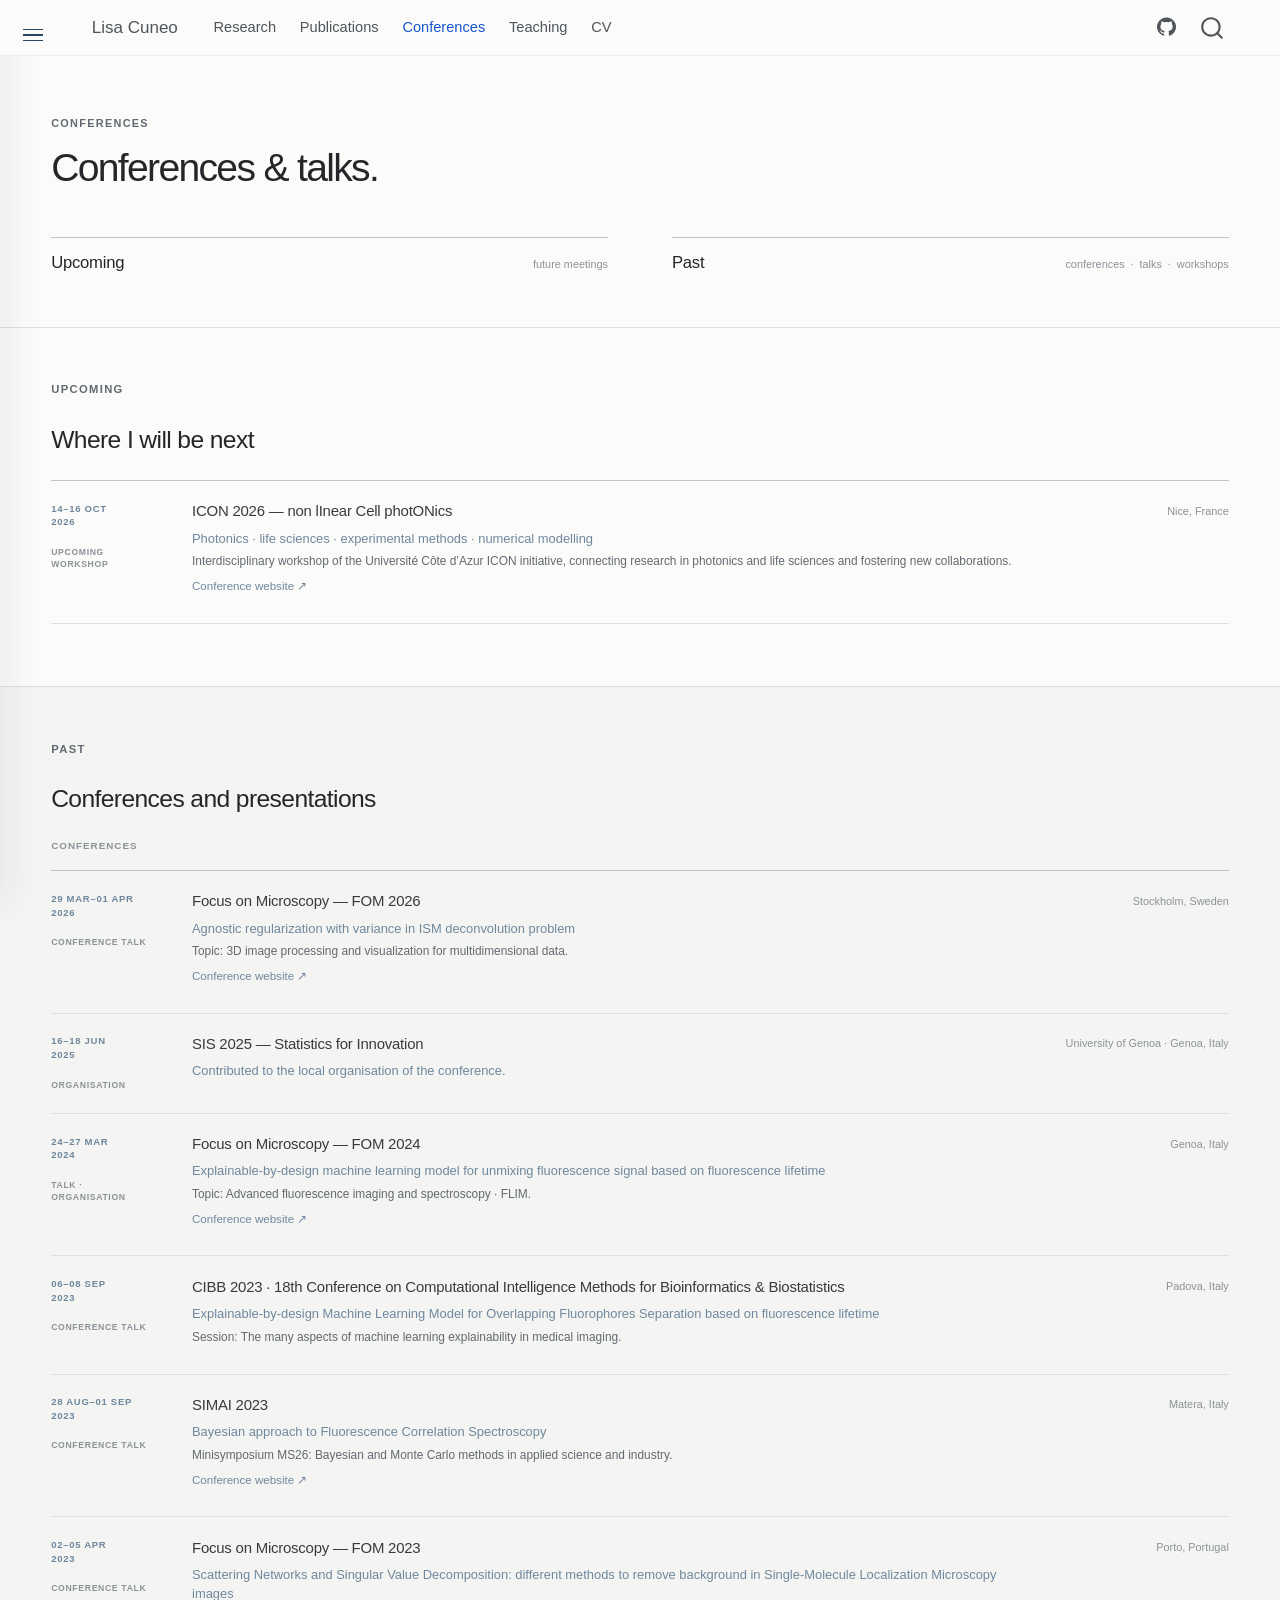
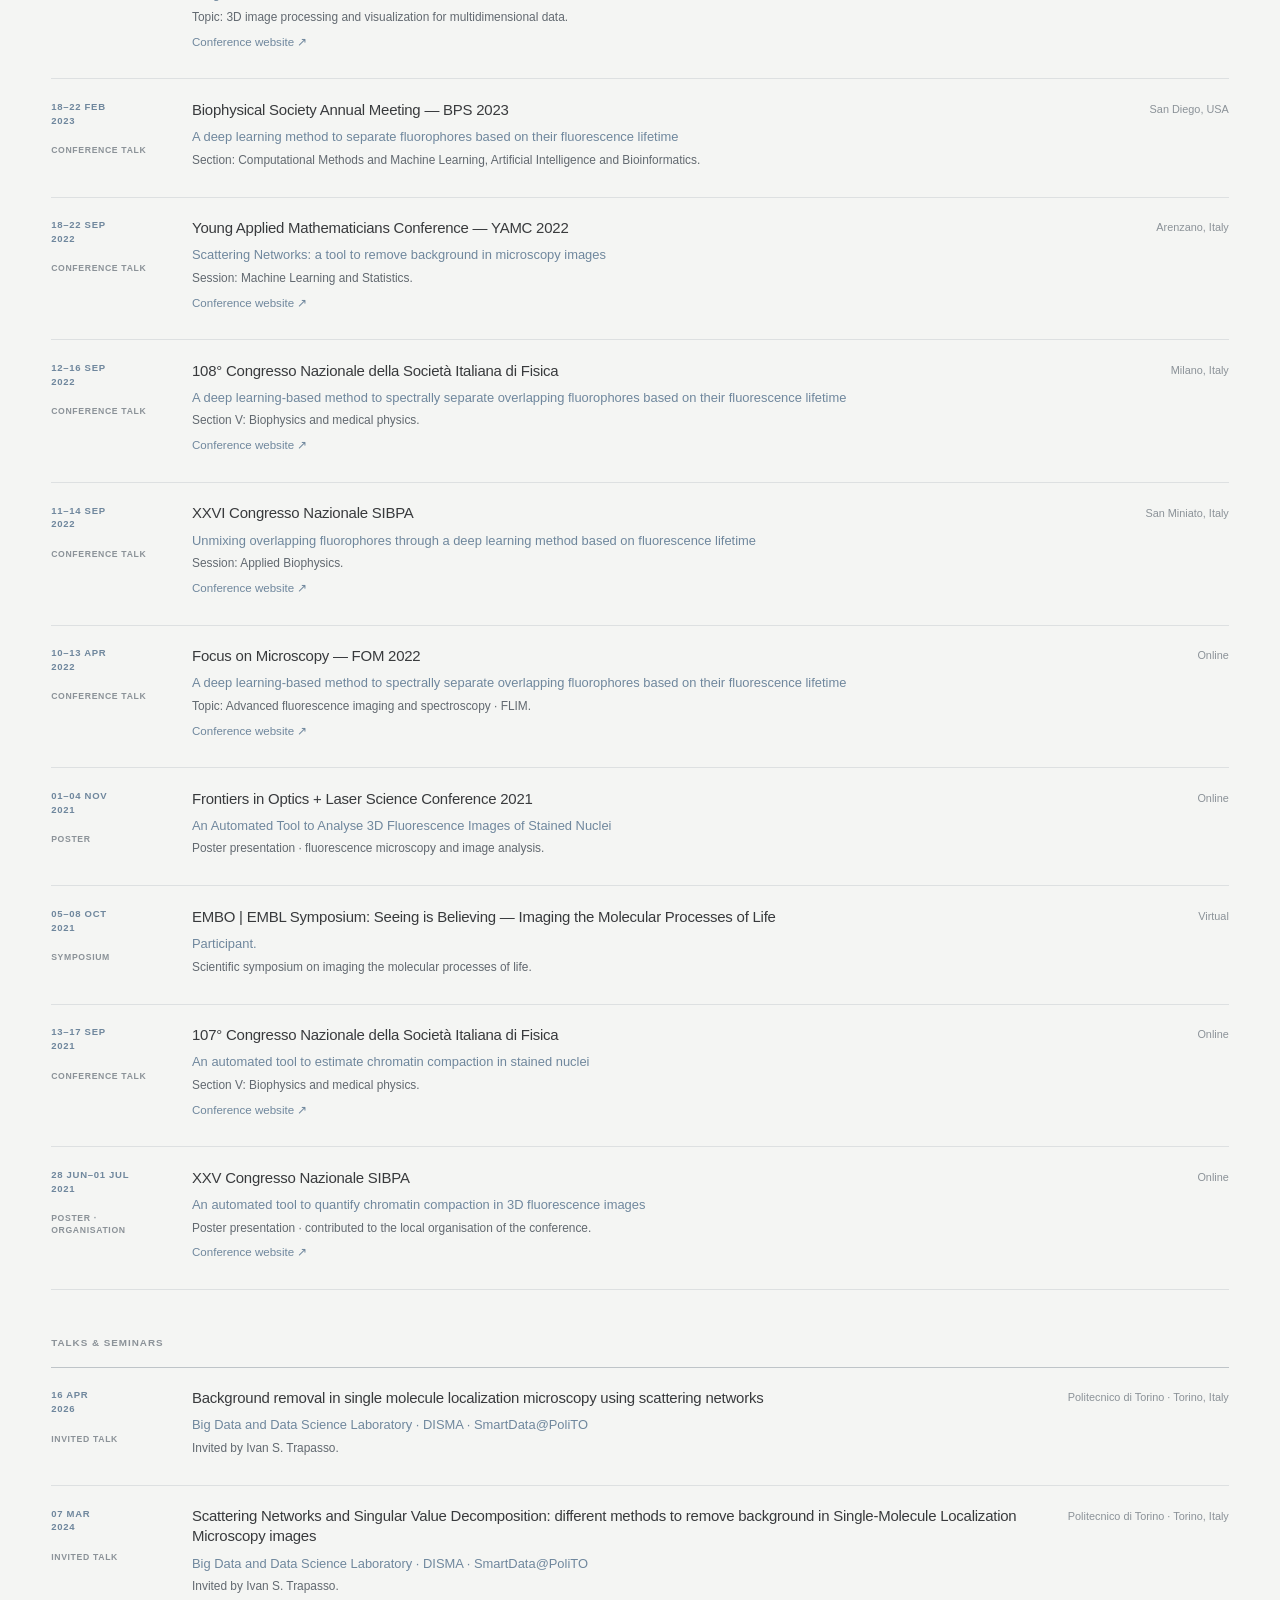
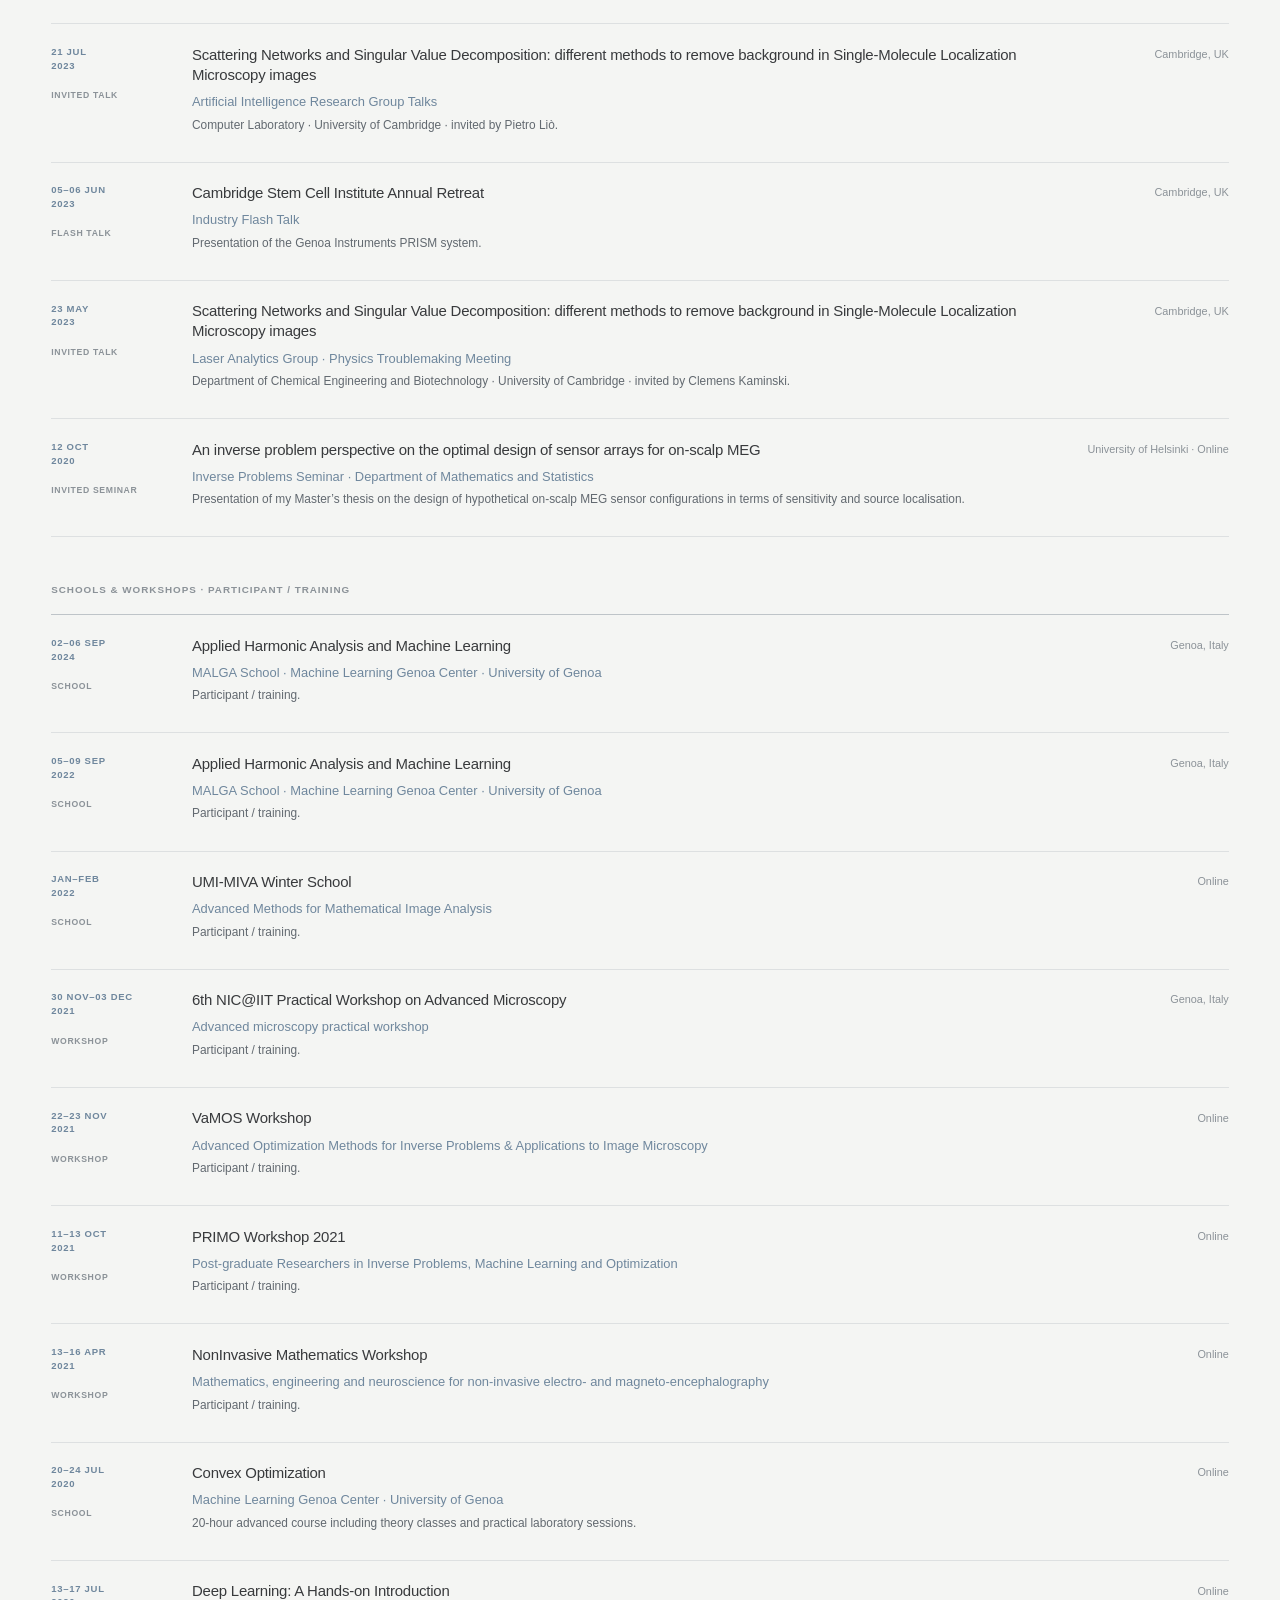
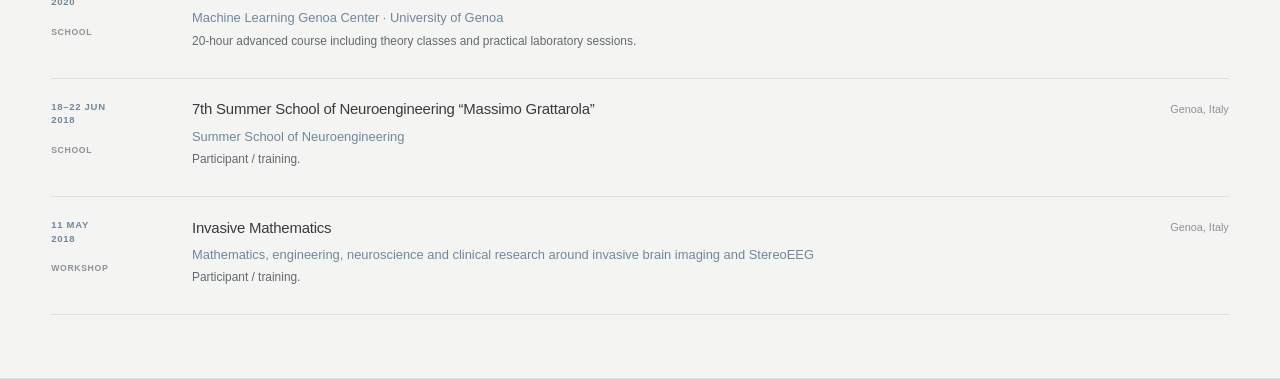
==== commit 2c229cc6: "Built site for gh-pages" ====
--- a/conferences.html
+++ b/conferences.html
@@ -77,6 +77,9 @@
 
 <link rel="stylesheet" href="styles.css">
 <link rel="stylesheet" href="conferences.css">
+<meta property="og:title" content="Lisa Cuneo">
+<meta property="og:site_name" content="Lisa Cuneo">
+<link rel="canonical" href="https://lisacuneo.github.io/conferences.html">
 </head>
 
 <body class="nav-fixed quarto-light">
@@ -186,7 +189,7 @@
 <article class="conference-entry conference-entry-upcoming">
 <div class="conference-meta">
 <div class="conference-date">
-<p><span class="conference-date-main">OCT</span> <span class="conference-date-year">2026</span></p>
+<p><span class="conference-date-main">14–16 OCT</span> <span class="conference-date-year">2026</span></p>
 </div>
 <div class="conference-kind">
 <p>UPCOMING WORKSHOP</p>
@@ -194,11 +197,15 @@
 </div>
 <div class="conference-main">
 <h3 class="anchored">
-Biophotonics Workshop
-</h3>
-<p class="conference-context">
-Upcoming scientific workshop in biophotonics
-</p>
+ICON 2026 — non lInear Cell photONics
+</h3>
+<p class="conference-context">
+Photonics · life sciences · experimental methods · numerical modelling
+</p>
+<p class="conference-detail">
+Interdisciplinary workshop of the Université Côte d’Azur ICON initiative, connecting research in photonics and life sciences and fostering new collaborations.
+</p>
+<p><a href="https://icon2026.sciencesconf.org/" class="conference-website" target="_blank" rel="noopener noreferrer"> Conference website ↗ </a></p>
 </div>
 <div class="conference-place">
 <p>Nice, France</p>
@@ -231,22 +238,23 @@
 <p><span class="conference-date-main">29 MAR–01 APR</span> <span class="conference-date-year">2026</span></p>
 </div>
 <div class="conference-kind">
-<p>CONFERENCE TALK</p>
-</div>
-</div>
-<div class="conference-main">
-<h3 class="anchored">
+CONFERENCE TALK
+</div>
+</div>
+<div class="conference-main">
+<h3 class="anchored">
+Focus on Microscopy — FOM 2026
+</h3>
+<p class="conference-context">
 Agnostic regularization with variance in ISM deconvolution problem
-</h3>
-<p class="conference-context">
-Focus on Microscopy — FOM 2026
-</p>
-<p class="conference-detail">
-Work on morphology-agnostic regularization for Image Scanning Microscopy deconvolution.
-</p>
-</div>
-<div class="conference-place">
-<p>Stockholm, Sweden</p>
+</p>
+<p class="conference-detail">
+Topic: 3D image processing and visualization for multidimensional data.
+</p>
+<p><a href="https://www.focusonmicroscopy.org/2026-home/" class="conference-website" target="_blank" rel="noopener noreferrer">Conference website ↗</a></p>
+</div>
+<div class="conference-place">
+Stockholm, Sweden
 </div>
 </article>
 <article class="conference-entry">
@@ -255,7 +263,7 @@
 <p><span class="conference-date-main">16–18 JUN</span> <span class="conference-date-year">2025</span></p>
 </div>
 <div class="conference-kind">
-<p>ORGANISATION</p>
+ORGANISATION
 </div>
 </div>
 <div class="conference-main">
@@ -263,14 +271,11 @@
 SIS 2025 — Statistics for Innovation
 </h3>
 <p class="conference-context">
-Scientific Conference of the Italian Statistical Society
-</p>
-<p class="conference-detail">
 Contributed to the local organisation of the conference.
 </p>
 </div>
 <div class="conference-place">
-<p>University of Genoa · Genoa, Italy</p>
+University of Genoa · Genoa, Italy
 </div>
 </article>
 <article class="conference-entry">
@@ -279,22 +284,23 @@
 <p><span class="conference-date-main">24–27 MAR</span> <span class="conference-date-year">2024</span></p>
 </div>
 <div class="conference-kind">
-<p>TALK · ORGANISATION</p>
-</div>
-</div>
-<div class="conference-main">
-<h3 class="anchored">
+TALK · ORGANISATION
+</div>
+</div>
+<div class="conference-main">
+<h3 class="anchored">
+Focus on Microscopy — FOM 2024
+</h3>
+<p class="conference-context">
 Explainable-by-design machine learning model for unmixing fluorescence signal based on fluorescence lifetime
-</h3>
-<p class="conference-context">
-Focus on Microscopy — FOM 2024
-</p>
-<p class="conference-detail">
-Presented a talk and contributed to the organisation of the conference.
-</p>
-</div>
-<div class="conference-place">
-<p>Genoa, Italy</p>
+</p>
+<p class="conference-detail">
+Topic: Advanced fluorescence imaging and spectroscopy · FLIM.
+</p>
+<p><a href="https://www.focusonmicroscopy.org/2024-home/" class="conference-website" target="_blank" rel="noopener noreferrer">Conference website ↗</a></p>
+</div>
+<div class="conference-place">
+Genoa, Italy
 </div>
 </article>
 <article class="conference-entry">
@@ -303,22 +309,22 @@
 <p><span class="conference-date-main">06–08 SEP</span> <span class="conference-date-year">2023</span></p>
 </div>
 <div class="conference-kind">
-<p>CONFERENCE TALK</p>
-</div>
-</div>
-<div class="conference-main">
-<h3 class="anchored">
+CONFERENCE TALK
+</div>
+</div>
+<div class="conference-main">
+<h3 class="anchored">
+CIBB 2023 · 18th Conference on Computational Intelligence Methods for Bioinformatics &amp; Biostatistics
+</h3>
+<p class="conference-context">
 Explainable-by-design Machine Learning Model for Overlapping Fluorophores Separation based on fluorescence lifetime
-</h3>
-<p class="conference-context">
-CIBB 2023 · 18th Conference on Computational Intelligence Methods for Bioinformatics &amp; Biostatistics
-</p>
-<p class="conference-detail">
-Oral presentation in the session “The many aspects of machine learning explainability in medical imaging”.
-</p>
-</div>
-<div class="conference-place">
-<p>Padova, Italy</p>
+</p>
+<p class="conference-detail">
+Session: The many aspects of machine learning explainability in medical imaging.
+</p>
+</div>
+<div class="conference-place">
+Padova, Italy
 </div>
 </article>
 <article class="conference-entry">
@@ -327,22 +333,23 @@
 <p><span class="conference-date-main">28 AUG–01 SEP</span> <span class="conference-date-year">2023</span></p>
 </div>
 <div class="conference-kind">
-<p>CONFERENCE TALK</p>
-</div>
-</div>
-<div class="conference-main">
-<h3 class="anchored">
+CONFERENCE TALK
+</div>
+</div>
+<div class="conference-main">
+<h3 class="anchored">
+SIMAI 2023
+</h3>
+<p class="conference-context">
 Bayesian approach to Fluorescence Correlation Spectroscopy
-</h3>
-<p class="conference-context">
-SIMAI 2023
-</p>
-<p class="conference-detail">
-Bayesian inference for the dynamical components encoded in fluorescence correlation measurements.
-</p>
-</div>
-<div class="conference-place">
-<p>Matera, Italy</p>
+</p>
+<p class="conference-detail">
+Minisymposium MS26: Bayesian and Monte Carlo methods in applied science and industry.
+</p>
+<p><a href="https://web.unibas.it/simai2023/" class="conference-website" target="_blank" rel="noopener noreferrer">Conference website ↗</a></p>
+</div>
+<div class="conference-place">
+Matera, Italy
 </div>
 </article>
 <article class="conference-entry">
@@ -351,22 +358,23 @@
 <p><span class="conference-date-main">02–05 APR</span> <span class="conference-date-year">2023</span></p>
 </div>
 <div class="conference-kind">
-<p>CONFERENCE TALK</p>
-</div>
-</div>
-<div class="conference-main">
-<h3 class="anchored">
+CONFERENCE TALK
+</div>
+</div>
+<div class="conference-main">
+<h3 class="anchored">
+Focus on Microscopy — FOM 2023
+</h3>
+<p class="conference-context">
 Scattering Networks and Singular Value Decomposition: different methods to remove background in Single-Molecule Localization Microscopy images
-</h3>
-<p class="conference-context">
-Focus on Microscopy — FOM 2023
-</p>
-<p class="conference-detail">
-Presentation on background removal in Single-Molecule Localization Microscopy.
-</p>
-</div>
-<div class="conference-place">
-<p>Porto, Portugal</p>
+</p>
+<p class="conference-detail">
+Topic: 3D image processing and visualization for multidimensional data.
+</p>
+<p><a href="https://www.focusonmicroscopy.org/2023-home/" class="conference-website" target="_blank" rel="noopener noreferrer">Conference website ↗</a></p>
+</div>
+<div class="conference-place">
+Porto, Portugal
 </div>
 </article>
 <article class="conference-entry">
@@ -375,7 +383,7 @@
 <p><span class="conference-date-main">18–22 FEB</span> <span class="conference-date-year">2023</span></p>
 </div>
 <div class="conference-kind">
-<p>CONFERENCE TALK</p>
+CONFERENCE TALK
 </div>
 </div>
 <div class="conference-main">
@@ -383,14 +391,14 @@
 Biophysical Society Annual Meeting — BPS 2023
 </h3>
 <p class="conference-context">
-Computational Methods and Machine Learning, Artificial Intelligence and Bioinformatics
-</p>
-<p class="conference-detail">
-Talk: “A deep learning method to separate fluorophores based on their fluorescence lifetime.”
-</p>
-</div>
-<div class="conference-place">
-<p>San Diego, USA</p>
+A deep learning method to separate fluorophores based on their fluorescence lifetime
+</p>
+<p class="conference-detail">
+Section: Computational Methods and Machine Learning, Artificial Intelligence and Bioinformatics.
+</p>
+</div>
+<div class="conference-place">
+San Diego, USA
 </div>
 </article>
 <article class="conference-entry">
@@ -399,7 +407,7 @@
 <p><span class="conference-date-main">18–22 SEP</span> <span class="conference-date-year">2022</span></p>
 </div>
 <div class="conference-kind">
-<p>CONFERENCE TALK</p>
+CONFERENCE TALK
 </div>
 </div>
 <div class="conference-main">
@@ -407,14 +415,15 @@
 Young Applied Mathematicians Conference — YAMC 2022
 </h3>
 <p class="conference-context">
-Numerical modelling · numerical analysis · machine learning · statistics
-</p>
-<p class="conference-detail">
-Talk: “Scattering Networks: a tool to remove background in microscopy images.”
-</p>
-</div>
-<div class="conference-place">
-<p>Arenzano, Italy</p>
+Scattering Networks: a tool to remove background in microscopy images
+</p>
+<p class="conference-detail">
+Session: Machine Learning and Statistics.
+</p>
+<p><a href="https://mida.unige.it/yamc_2022" class="conference-website" target="_blank" rel="noopener noreferrer">Conference website ↗</a></p>
+</div>
+<div class="conference-place">
+Arenzano, Italy
 </div>
 </article>
 <article class="conference-entry">
@@ -423,7 +432,7 @@
 <p><span class="conference-date-main">12–16 SEP</span> <span class="conference-date-year">2022</span></p>
 </div>
 <div class="conference-kind">
-<p>CONFERENCE TALK</p>
+CONFERENCE TALK
 </div>
 </div>
 <div class="conference-main">
@@ -431,14 +440,15 @@
 108° Congresso Nazionale della Società Italiana di Fisica
 </h3>
 <p class="conference-context">
-Biophysics and medical physics
-</p>
-<p class="conference-detail">
-Talk: “A deep learning-based method to spectrally separate overlapping fluorophores based on their fluorescence lifetime.”
-</p>
-</div>
-<div class="conference-place">
-<p>Milano, Italy</p>
+A deep learning-based method to spectrally separate overlapping fluorophores based on their fluorescence lifetime
+</p>
+<p class="conference-detail">
+Section V: Biophysics and medical physics.
+</p>
+<p><a href="https://www.sif.it/attivita/congresso/108" class="conference-website" target="_blank" rel="noopener noreferrer">Conference website ↗</a></p>
+</div>
+<div class="conference-place">
+Milano, Italy
 </div>
 </article>
 <article class="conference-entry">
@@ -447,7 +457,7 @@
 <p><span class="conference-date-main">11–14 SEP</span> <span class="conference-date-year">2022</span></p>
 </div>
 <div class="conference-kind">
-<p>CONFERENCE TALK</p>
+CONFERENCE TALK
 </div>
 </div>
 <div class="conference-main">
@@ -455,14 +465,15 @@
 XXVI Congresso Nazionale SIBPA
 </h3>
 <p class="conference-context">
-Italian Society of Pure and Applied Biophysics
-</p>
-<p class="conference-detail">
-Talk: “Unmixing overlapping fluorophores through a deep learning method based on fluorescence lifetime.”
-</p>
-</div>
-<div class="conference-place">
-<p>San Miniato, Italy</p>
+Unmixing overlapping fluorophores through a deep learning method based on fluorescence lifetime
+</p>
+<p class="conference-detail">
+Session: Applied Biophysics.
+</p>
+<p><a href="https://www.sibpa.it/CongressoNazionaleSIBPASanMiniato/" class="conference-website" target="_blank" rel="noopener noreferrer">Conference website ↗</a></p>
+</div>
+<div class="conference-place">
+San Miniato, Italy
 </div>
 </article>
 <article class="conference-entry">
@@ -471,7 +482,7 @@
 <p><span class="conference-date-main">10–13 APR</span> <span class="conference-date-year">2022</span></p>
 </div>
 <div class="conference-kind">
-<p>CONFERENCE TALK</p>
+CONFERENCE TALK
 </div>
 </div>
 <div class="conference-main">
@@ -479,14 +490,15 @@
 Focus on Microscopy — FOM 2022
 </h3>
 <p class="conference-context">
-Optical microscopy · super-resolution · image formation · live-cell biophysics
-</p>
-<p class="conference-detail">
-Talk: “A deep learning-based method to spectrally separate overlapping fluorophores based on their fluorescence lifetime.”
-</p>
-</div>
-<div class="conference-place">
-<p>Online</p>
+A deep learning-based method to spectrally separate overlapping fluorophores based on their fluorescence lifetime
+</p>
+<p class="conference-detail">
+Topic: Advanced fluorescence imaging and spectroscopy · FLIM.
+</p>
+<p><a href="https://www.focusonmicroscopy.org/2022-home/" class="conference-website" target="_blank" rel="noopener noreferrer">Conference website ↗</a></p>
+</div>
+<div class="conference-place">
+Online
 </div>
 </article>
 <article class="conference-entry">
@@ -495,22 +507,22 @@
 <p><span class="conference-date-main">01–04 NOV</span> <span class="conference-date-year">2021</span></p>
 </div>
 <div class="conference-kind">
-<p>CONFERENCE</p>
-</div>
-</div>
-<div class="conference-main">
-<h3 class="anchored">
-Frontiers in Optics + Laser Science Conference
-</h3>
-<p class="conference-context">
-Optics in biology and medicine · information acquisition and processing
-</p>
-<p class="conference-detail">
-Scientific contribution associated with the work on automated analysis of 3D fluorescence images of stained nuclei.
-</p>
-</div>
-<div class="conference-place">
-<p>Online</p>
+POSTER
+</div>
+</div>
+<div class="conference-main">
+<h3 class="anchored">
+Frontiers in Optics + Laser Science Conference 2021
+</h3>
+<p class="conference-context">
+An Automated Tool to Analyse 3D Fluorescence Images of Stained Nuclei
+</p>
+<p class="conference-detail">
+Poster presentation · fluorescence microscopy and image analysis.
+</p>
+</div>
+<div class="conference-place">
+Online
 </div>
 </article>
 <article class="conference-entry">
@@ -519,7 +531,7 @@
 <p><span class="conference-date-main">05–08 OCT</span> <span class="conference-date-year">2021</span></p>
 </div>
 <div class="conference-kind">
-<p>SYMPOSIUM</p>
+SYMPOSIUM
 </div>
 </div>
 <div class="conference-main">
@@ -527,14 +539,14 @@
 EMBO | EMBL Symposium: Seeing is Believing — Imaging the Molecular Processes of Life
 </h3>
 <p class="conference-context">
-European Molecular Biology Laboratory
-</p>
-<p class="conference-detail">
 Participant.
 </p>
-</div>
-<div class="conference-place">
-<p>Virtual</p>
+<p class="conference-detail">
+Scientific symposium on imaging the molecular processes of life.
+</p>
+</div>
+<div class="conference-place">
+Virtual
 </div>
 </article>
 <article class="conference-entry">
@@ -543,7 +555,7 @@
 <p><span class="conference-date-main">13–17 SEP</span> <span class="conference-date-year">2021</span></p>
 </div>
 <div class="conference-kind">
-<p>CONFERENCE TALK</p>
+CONFERENCE TALK
 </div>
 </div>
 <div class="conference-main">
@@ -551,14 +563,15 @@
 107° Congresso Nazionale della Società Italiana di Fisica
 </h3>
 <p class="conference-context">
-Biophysics and medical physics
-</p>
-<p class="conference-detail">
-Presentation: “An automated tool to estimate chromatin compaction in stained nuclei.”
-</p>
-</div>
-<div class="conference-place">
-<p>Online</p>
+An automated tool to estimate chromatin compaction in stained nuclei
+</p>
+<p class="conference-detail">
+Section V: Biophysics and medical physics.
+</p>
+<p><a href="https://www.sif.it/attivita/congresso/107" class="conference-website" target="_blank" rel="noopener noreferrer">Conference website ↗</a></p>
+</div>
+<div class="conference-place">
+Online
 </div>
 </article>
 <article class="conference-entry">
@@ -567,7 +580,7 @@
 <p><span class="conference-date-main">28 JUN–01 JUL</span> <span class="conference-date-year">2021</span></p>
 </div>
 <div class="conference-kind">
-<p>POSTER · ORGANISATION</p>
+POSTER · ORGANISATION
 </div>
 </div>
 <div class="conference-main">
@@ -575,14 +588,15 @@
 XXV Congresso Nazionale SIBPA
 </h3>
 <p class="conference-context">
-Italian Society of Pure and Applied Biophysics
-</p>
-<p class="conference-detail">
-Poster: “An automated tool to quantify chromatin compaction in 3D fluorescence images.” I also contributed to the organisation of the event.
-</p>
-</div>
-<div class="conference-place">
-<p>Online</p>
+An automated tool to quantify chromatin compaction in 3D fluorescence images
+</p>
+<p class="conference-detail">
+Poster presentation · contributed to the local organisation of the conference.
+</p>
+<p><a href="https://www.sibpa.it/CongressoNazionaleSIBPAParma/" class="conference-website" target="_blank" rel="noopener noreferrer">Conference website ↗</a></p>
+</div>
+<div class="conference-place">
+Online
 </div>
 </article>
 </div>
@@ -595,6 +609,30 @@
 <article class="conference-entry">
 <div class="conference-meta">
 <div class="conference-date">
+<p><span class="conference-date-main">16 APR</span> <span class="conference-date-year">2026</span></p>
+</div>
+<div class="conference-kind">
+<p>INVITED TALK</p>
+</div>
+</div>
+<div class="conference-main">
+<h3 class="anchored">
+Background removal in single molecule localization microscopy using scattering networks
+</h3>
+<p class="conference-context">
+Big Data and Data Science Laboratory · DISMA · SmartData@PoliTO
+</p>
+<p class="conference-detail">
+Invited by Ivan S. Trapasso.
+</p>
+</div>
+<div class="conference-place">
+<p>Politecnico di Torino · Torino, Italy</p>
+</div>
+</article>
+<article class="conference-entry">
+<div class="conference-meta">
+<div class="conference-date">
 <p><span class="conference-date-main">07 MAR</span> <span class="conference-date-year">2024</span></p>
 </div>
 <div class="conference-kind">
@@ -716,79 +754,271 @@
 </div>
 <div id="workshops" class="conference-category-section">
 <div class="conference-category-heading">
-<p>WORKSHOPS &amp; SCHOOLS</p>
+<p>SCHOOLS &amp; WORKSHOPS · PARTICIPANT / TRAINING</p>
 </div>
 <div class="conference-list">
 <article class="conference-entry">
 <div class="conference-meta">
 <div class="conference-date">
-<p><span class="conference-date-main">29 SEP–03 OCT</span> <span class="conference-date-year">2025</span></p>
-</div>
-<div class="conference-kind">
-<p>WORKSHOP TALK</p>
-</div>
-</div>
-<div class="conference-main">
-<h3 class="anchored">
-Reconstruction Approaches in Image Scanning Microscopy: Regularization and Optimization
-</h3>
-<p class="conference-context">
-(Blind) inverse problems workshop · CIRM
-</p>
-<p class="conference-detail">
-Talk on reconstruction, regularization and optimization approaches for Image Scanning Microscopy.
-</p>
-</div>
-<div class="conference-place">
-<p>Marseille, France</p>
-</div>
-</article>
-<article class="conference-entry">
-<div class="conference-meta">
-<div class="conference-date">
-<p><span class="conference-date-main">06–08 SEP</span> <span class="conference-date-year">2022</span></p>
-</div>
-<div class="conference-kind">
-<p>WORKSHOP TALK</p>
-</div>
-</div>
-<div class="conference-main">
-<h3 class="anchored">
-PRIMO Workshop 2022
+<p><span class="conference-date-main">02–06 SEP</span> <span class="conference-date-year">2024</span></p>
+</div>
+<div class="conference-kind">
+SCHOOL
+</div>
+</div>
+<div class="conference-main">
+<h3 class="anchored">
+Applied Harmonic Analysis and Machine Learning
+</h3>
+<p class="conference-context">
+MALGA School · Machine Learning Genoa Center · University of Genoa
+</p>
+<p class="conference-detail">
+Participant / training.
+</p>
+</div>
+<div class="conference-place">
+Genoa, Italy
+</div>
+</article>
+<article class="conference-entry">
+<div class="conference-meta">
+<div class="conference-date">
+<p><span class="conference-date-main">05–09 SEP</span> <span class="conference-date-year">2022</span></p>
+</div>
+<div class="conference-kind">
+SCHOOL
+</div>
+</div>
+<div class="conference-main">
+<h3 class="anchored">
+Applied Harmonic Analysis and Machine Learning
+</h3>
+<p class="conference-context">
+MALGA School · Machine Learning Genoa Center · University of Genoa
+</p>
+<p class="conference-detail">
+Participant / training.
+</p>
+</div>
+<div class="conference-place">
+Genoa, Italy
+</div>
+</article>
+<article class="conference-entry">
+<div class="conference-meta">
+<div class="conference-date">
+<p><span class="conference-date-main">JAN–FEB</span> <span class="conference-date-year">2022</span></p>
+</div>
+<div class="conference-kind">
+SCHOOL
+</div>
+</div>
+<div class="conference-main">
+<h3 class="anchored">
+UMI-MIVA Winter School
+</h3>
+<p class="conference-context">
+Advanced Methods for Mathematical Image Analysis
+</p>
+<p class="conference-detail">
+Participant / training.
+</p>
+</div>
+<div class="conference-place">
+Online
+</div>
+</article>
+<article class="conference-entry">
+<div class="conference-meta">
+<div class="conference-date">
+<p><span class="conference-date-main">30 NOV–03 DEC</span> <span class="conference-date-year">2021</span></p>
+</div>
+<div class="conference-kind">
+WORKSHOP
+</div>
+</div>
+<div class="conference-main">
+<h3 class="anchored">
+6th NIC@IIT Practical Workshop on Advanced Microscopy
+</h3>
+<p class="conference-context">
+Advanced microscopy practical workshop
+</p>
+<p class="conference-detail">
+Participant / training.
+</p>
+</div>
+<div class="conference-place">
+Genoa, Italy
+</div>
+</article>
+<article class="conference-entry">
+<div class="conference-meta">
+<div class="conference-date">
+<p><span class="conference-date-main">22–23 NOV</span> <span class="conference-date-year">2021</span></p>
+</div>
+<div class="conference-kind">
+WORKSHOP
+</div>
+</div>
+<div class="conference-main">
+<h3 class="anchored">
+VaMOS Workshop
+</h3>
+<p class="conference-context">
+Advanced Optimization Methods for Inverse Problems &amp; Applications to Image Microscopy
+</p>
+<p class="conference-detail">
+Participant / training.
+</p>
+</div>
+<div class="conference-place">
+Online
+</div>
+</article>
+<article class="conference-entry">
+<div class="conference-meta">
+<div class="conference-date">
+<p><span class="conference-date-main">11–13 OCT</span> <span class="conference-date-year">2021</span></p>
+</div>
+<div class="conference-kind">
+WORKSHOP
+</div>
+</div>
+<div class="conference-main">
+<h3 class="anchored">
+PRIMO Workshop 2021
 </h3>
 <p class="conference-context">
 Post-graduate Researchers in Inverse Problems, Machine Learning and Optimization
 </p>
 <p class="conference-detail">
-Talk: “Scattering Networks: a tool to remove background in microscopy images.”
-</p>
-</div>
-<div class="conference-place">
-<p>Trieste, Italy</p>
-</div>
-</article>
-<article class="conference-entry">
-<div class="conference-meta">
-<div class="conference-date">
-<p><span class="conference-date-main">10–15 JUL</span> <span class="conference-date-year">2022</span></p>
-</div>
-<div class="conference-kind">
-<p>FLASH TALK</p>
-</div>
-</div>
-<div class="conference-main">
-<h3 class="anchored">
-International School of Physics “Enrico Fermi”
-</h3>
-<p class="conference-context">
-Multimodal and Nanoscale Optical Microscopy
-</p>
-<p class="conference-detail">
-Flash talk: “Scattering Networks: a tool to remove the background.”
-</p>
-</div>
-<div class="conference-place">
-<p>Varenna, Italy</p>
+Participant / training.
+</p>
+</div>
+<div class="conference-place">
+Online
+</div>
+</article>
+<article class="conference-entry">
+<div class="conference-meta">
+<div class="conference-date">
+<p><span class="conference-date-main">13–16 APR</span> <span class="conference-date-year">2021</span></p>
+</div>
+<div class="conference-kind">
+WORKSHOP
+</div>
+</div>
+<div class="conference-main">
+<h3 class="anchored">
+NonInvasive Mathematics Workshop
+</h3>
+<p class="conference-context">
+Mathematics, engineering and neuroscience for non-invasive electro- and magneto-encephalography
+</p>
+<p class="conference-detail">
+Participant / training.
+</p>
+</div>
+<div class="conference-place">
+Online
+</div>
+</article>
+<article class="conference-entry">
+<div class="conference-meta">
+<div class="conference-date">
+<p><span class="conference-date-main">20–24 JUL</span> <span class="conference-date-year">2020</span></p>
+</div>
+<div class="conference-kind">
+SCHOOL
+</div>
+</div>
+<div class="conference-main">
+<h3 class="anchored">
+Convex Optimization
+</h3>
+<p class="conference-context">
+Machine Learning Genoa Center · University of Genoa
+</p>
+<p class="conference-detail">
+20-hour advanced course including theory classes and practical laboratory sessions.
+</p>
+</div>
+<div class="conference-place">
+Online
+</div>
+</article>
+<article class="conference-entry">
+<div class="conference-meta">
+<div class="conference-date">
+<p><span class="conference-date-main">13–17 JUL</span> <span class="conference-date-year">2020</span></p>
+</div>
+<div class="conference-kind">
+SCHOOL
+</div>
+</div>
+<div class="conference-main">
+<h3 class="anchored">
+Deep Learning: A Hands-on Introduction
+</h3>
+<p class="conference-context">
+Machine Learning Genoa Center · University of Genoa
+</p>
+<p class="conference-detail">
+20-hour advanced course including theory classes and practical laboratory sessions.
+</p>
+</div>
+<div class="conference-place">
+Online
+</div>
+</article>
+<article class="conference-entry">
+<div class="conference-meta">
+<div class="conference-date">
+<p><span class="conference-date-main">18–22 JUN</span> <span class="conference-date-year">2018</span></p>
+</div>
+<div class="conference-kind">
+SCHOOL
+</div>
+</div>
+<div class="conference-main">
+<h3 class="anchored">
+7th Summer School of Neuroengineering “Massimo Grattarola”
+</h3>
+<p class="conference-context">
+Summer School of Neuroengineering
+</p>
+<p class="conference-detail">
+Participant / training.
+</p>
+</div>
+<div class="conference-place">
+Genoa, Italy
+</div>
+</article>
+<article class="conference-entry">
+<div class="conference-meta">
+<div class="conference-date">
+<p><span class="conference-date-main">11 MAY</span> <span class="conference-date-year">2018</span></p>
+</div>
+<div class="conference-kind">
+WORKSHOP
+</div>
+</div>
+<div class="conference-main">
+<h3 class="anchored">
+Invasive Mathematics
+</h3>
+<p class="conference-context">
+Mathematics, engineering, neuroscience and clinical research around invasive brain imaging and StereoEEG
+</p>
+<p class="conference-detail">
+Participant / training.
+</p>
+</div>
+<div class="conference-place">
+Genoa, Italy
 </div>
 </article>
 </div>
@@ -1245,7 +1475,7 @@
     }
       var localhostRegex = new RegExp(/^(?:http|https):\/\/localhost\:?[0-9]*\//);
       var mailtoRegex = new RegExp(/^mailto:/);
-        var filterRegex = new RegExp('/' + window.location.host + '/');
+        var filterRegex = new RegExp("https:\/\/lisacuneo\.github\.io\/");
       var isInternal = (href) => {
           return filterRegex.test(href) || localhostRegex.test(href) || mailtoRegex.test(href);
       }
--- a/conferences.css
+++ b/conferences.css
@@ -371,6 +371,23 @@
   font-size: 0.7rem !important;
 
   color: var(--text-soft) !important;
+}
+
+.conference-website {
+  display: inline-block;
+
+  margin-top: 0.08rem;
+
+  font-size: 0.68rem;
+  font-weight: 500;
+  line-height: 1.4;
+
+  color: var(--accent-soft) !important;
+  text-decoration: none !important;
+}
+
+.conference-website:hover {
+  color: var(--text-main) !important;
 }
 
 
@@ -529,3 +546,10 @@
   }
 
 }
+
+/* Hide Quarto's automatic heading permalink inside conference rows. */
+.conference-main h3 .anchorjs-link,
+.conference-main h3 > a.anchorjs-link {
+  display: none !important;
+}
+
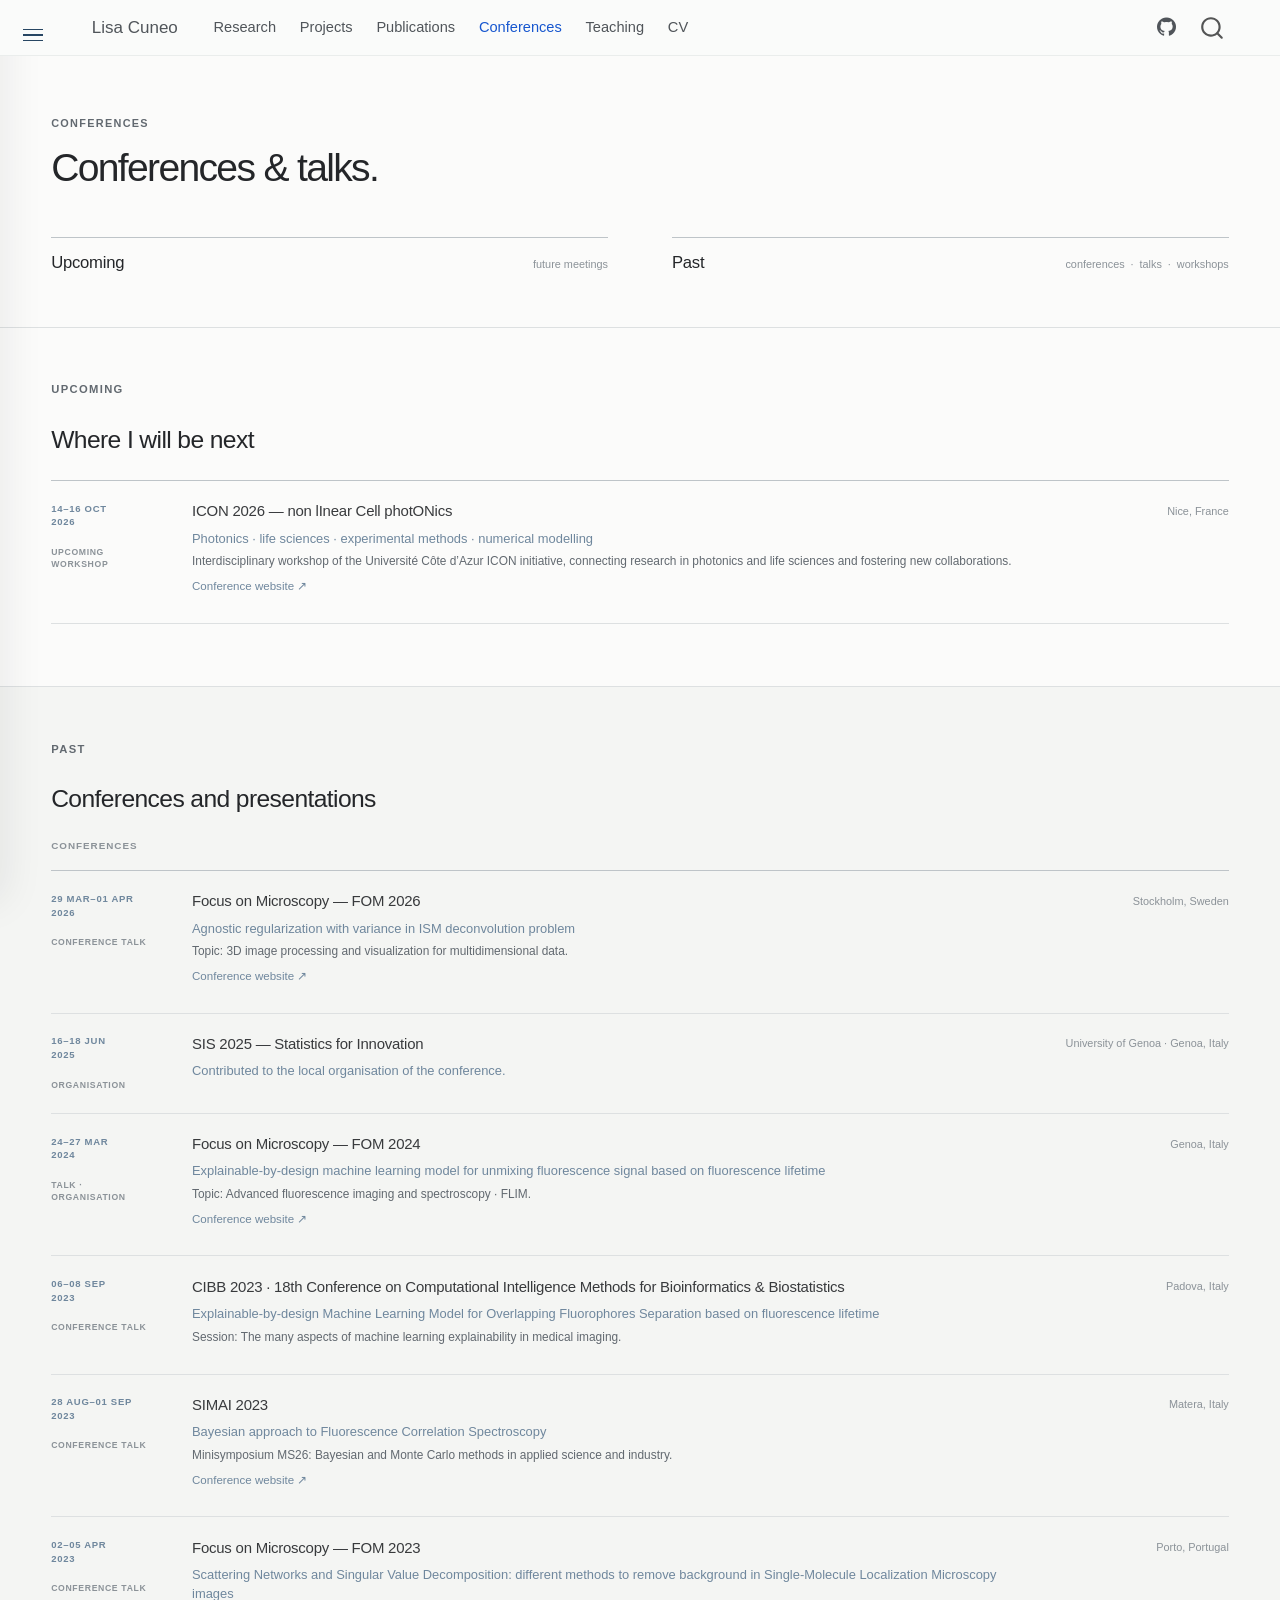
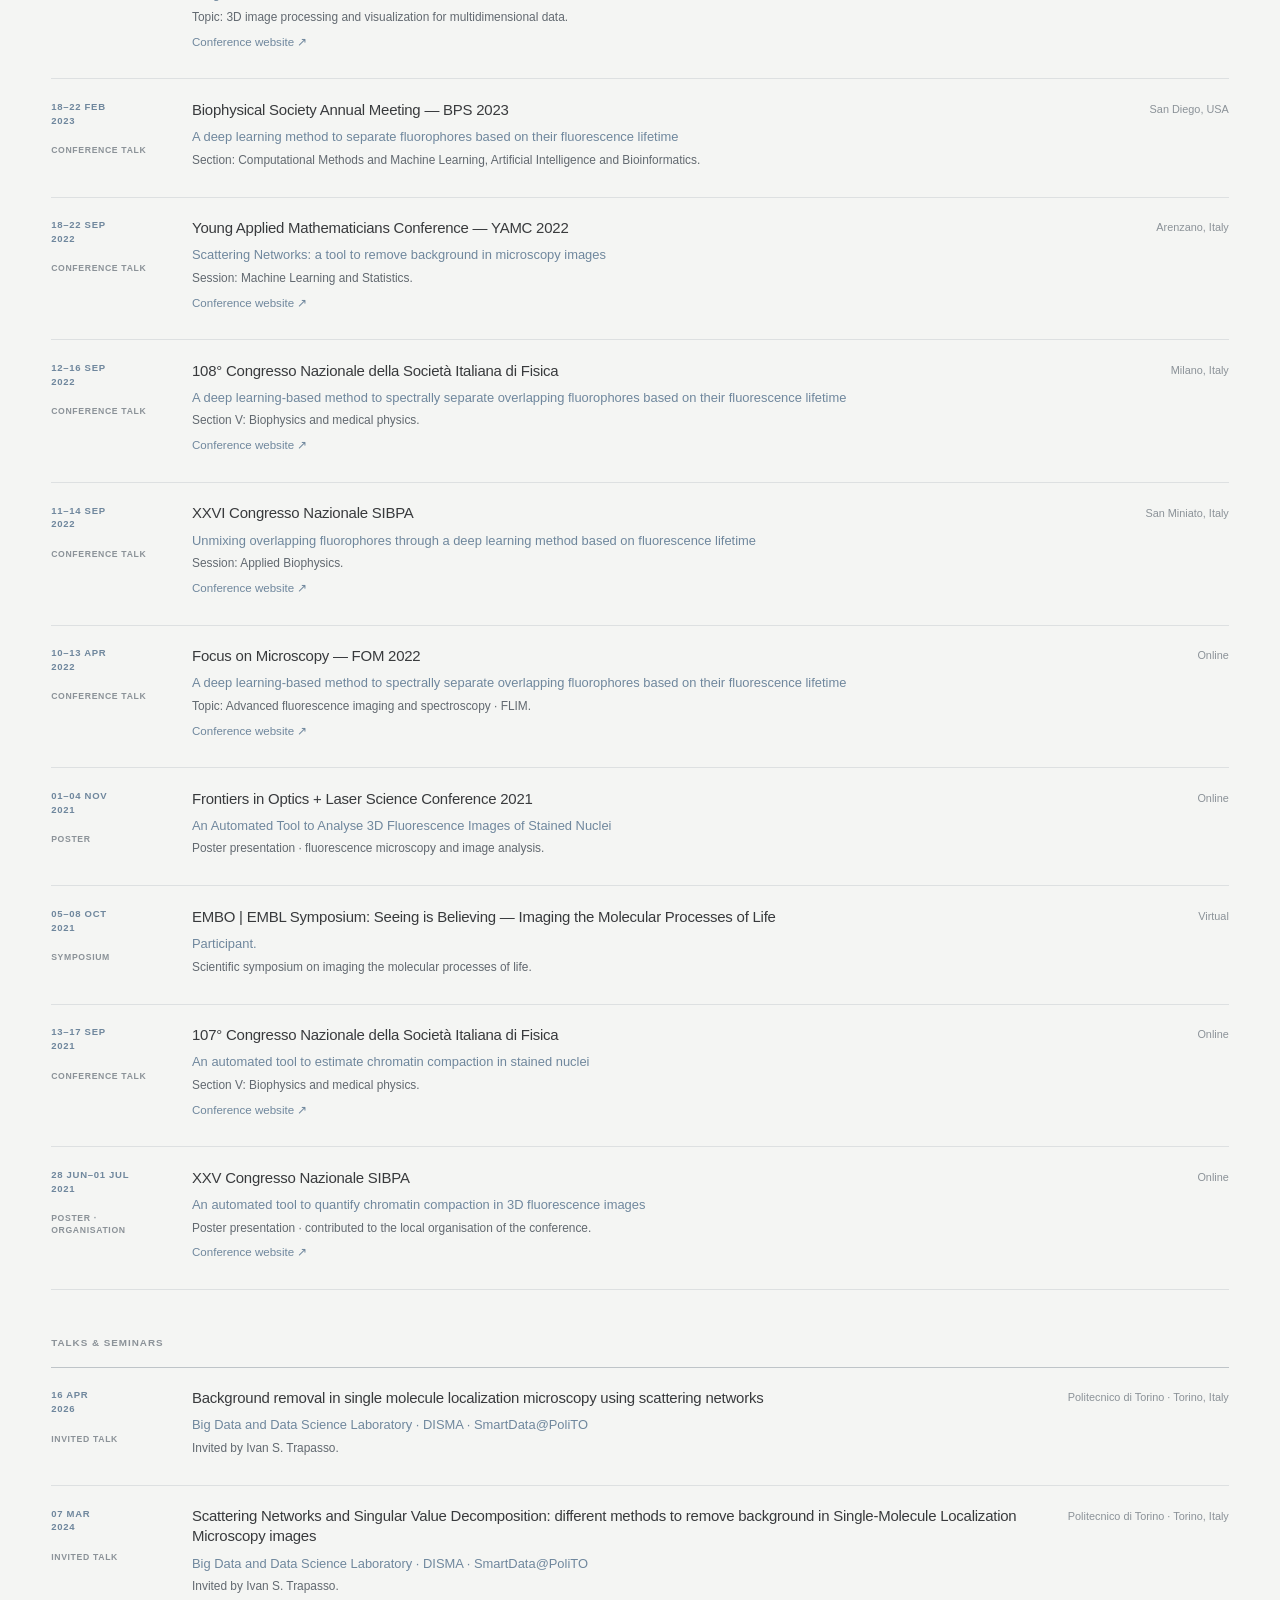
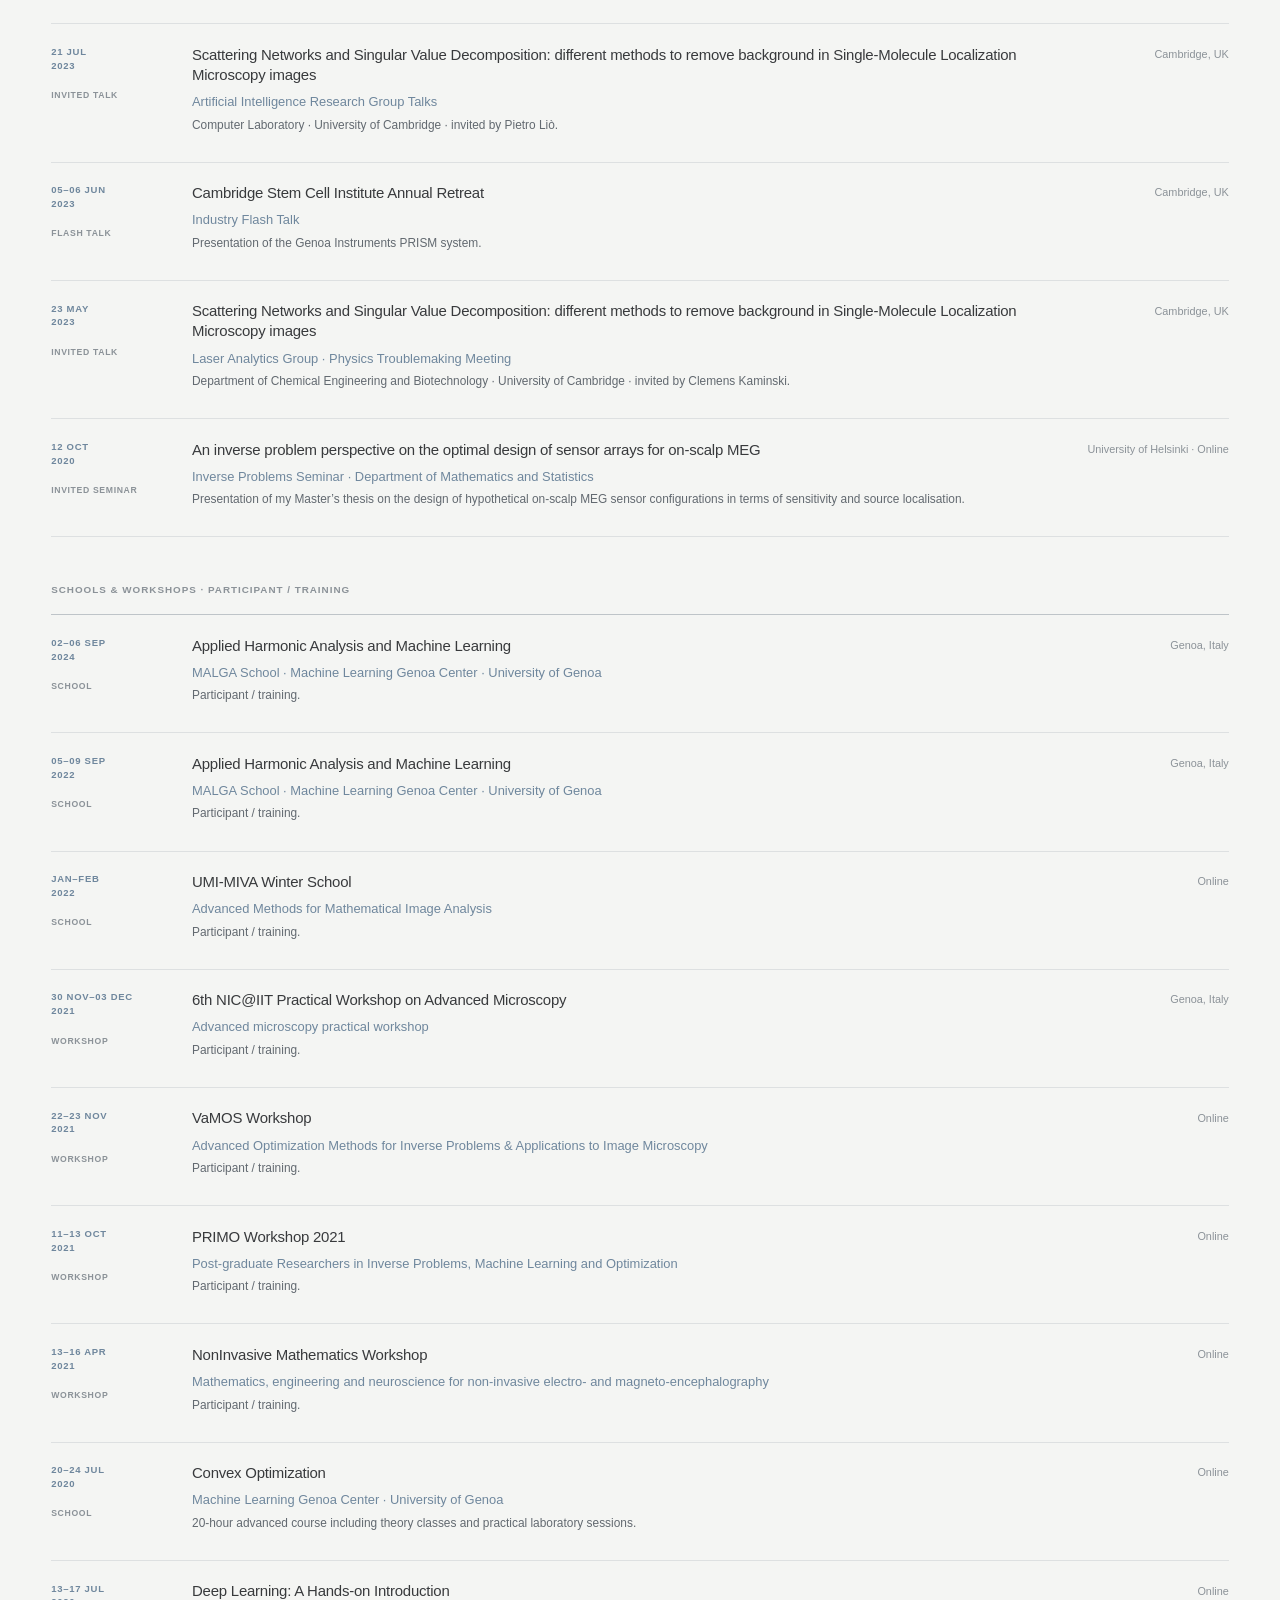
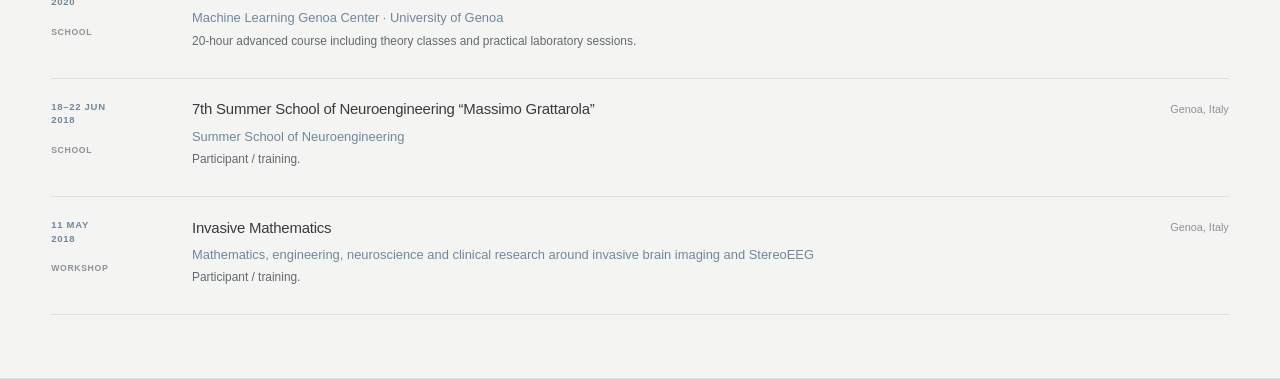
==== commit 21364d9e: "Built site for gh-pages" ====
--- a/conferences.html
+++ b/conferences.html
@@ -104,6 +104,10 @@
 <span class="menu-text">Research</span></a>
   </li>  
   <li class="nav-item">
+    <a class="nav-link" href="./projects.html"> 
+<span class="menu-text">Projects</span></a>
+  </li>  
+  <li class="nav-item">
     <a class="nav-link" href="./publications.html"> 
 <span class="menu-text">Publications</span></a>
   </li>  
@@ -1056,6 +1060,45 @@
     <a href="research.html" data-page-link="research.html">
       Research
     </a>
+
+
+    <!-- ===================================================
+         PROJECTS
+         =================================================== -->
+
+    <div class="floating-menu-group" data-menu-group="projects">
+
+      <div class="floating-menu-group-row">
+
+        <a href="projects.html" class="floating-menu-parent-link" data-page-link="projects.html">
+          Projects
+        </a>
+
+        <button class="floating-menu-toggle" type="button" aria-label="Show Projects sections" aria-expanded="false" aria-controls="floating-submenu-projects" data-menu-toggle="projects">
+          <span aria-hidden="true">+</span>
+        </button>
+
+      </div>
+
+
+      <div class="floating-menu-submenu" id="floating-submenu-projects" data-menu-submenu="projects">
+
+        <a href="projects.html#model-based" data-section-page="projects.html" data-section-link="model-based">
+          Model-based &amp; optimization
+        </a>
+
+        <a href="projects.html#learning" data-section-page="projects.html" data-section-link="learning">
+          Physics-aware learning
+        </a>
+
+        <a href="projects.html#earlier-work" data-section-page="projects.html" data-section-link="earlier-work">
+          Earlier work
+        </a>
+
+      </div>
+
+    </div>
+
 
 
 
